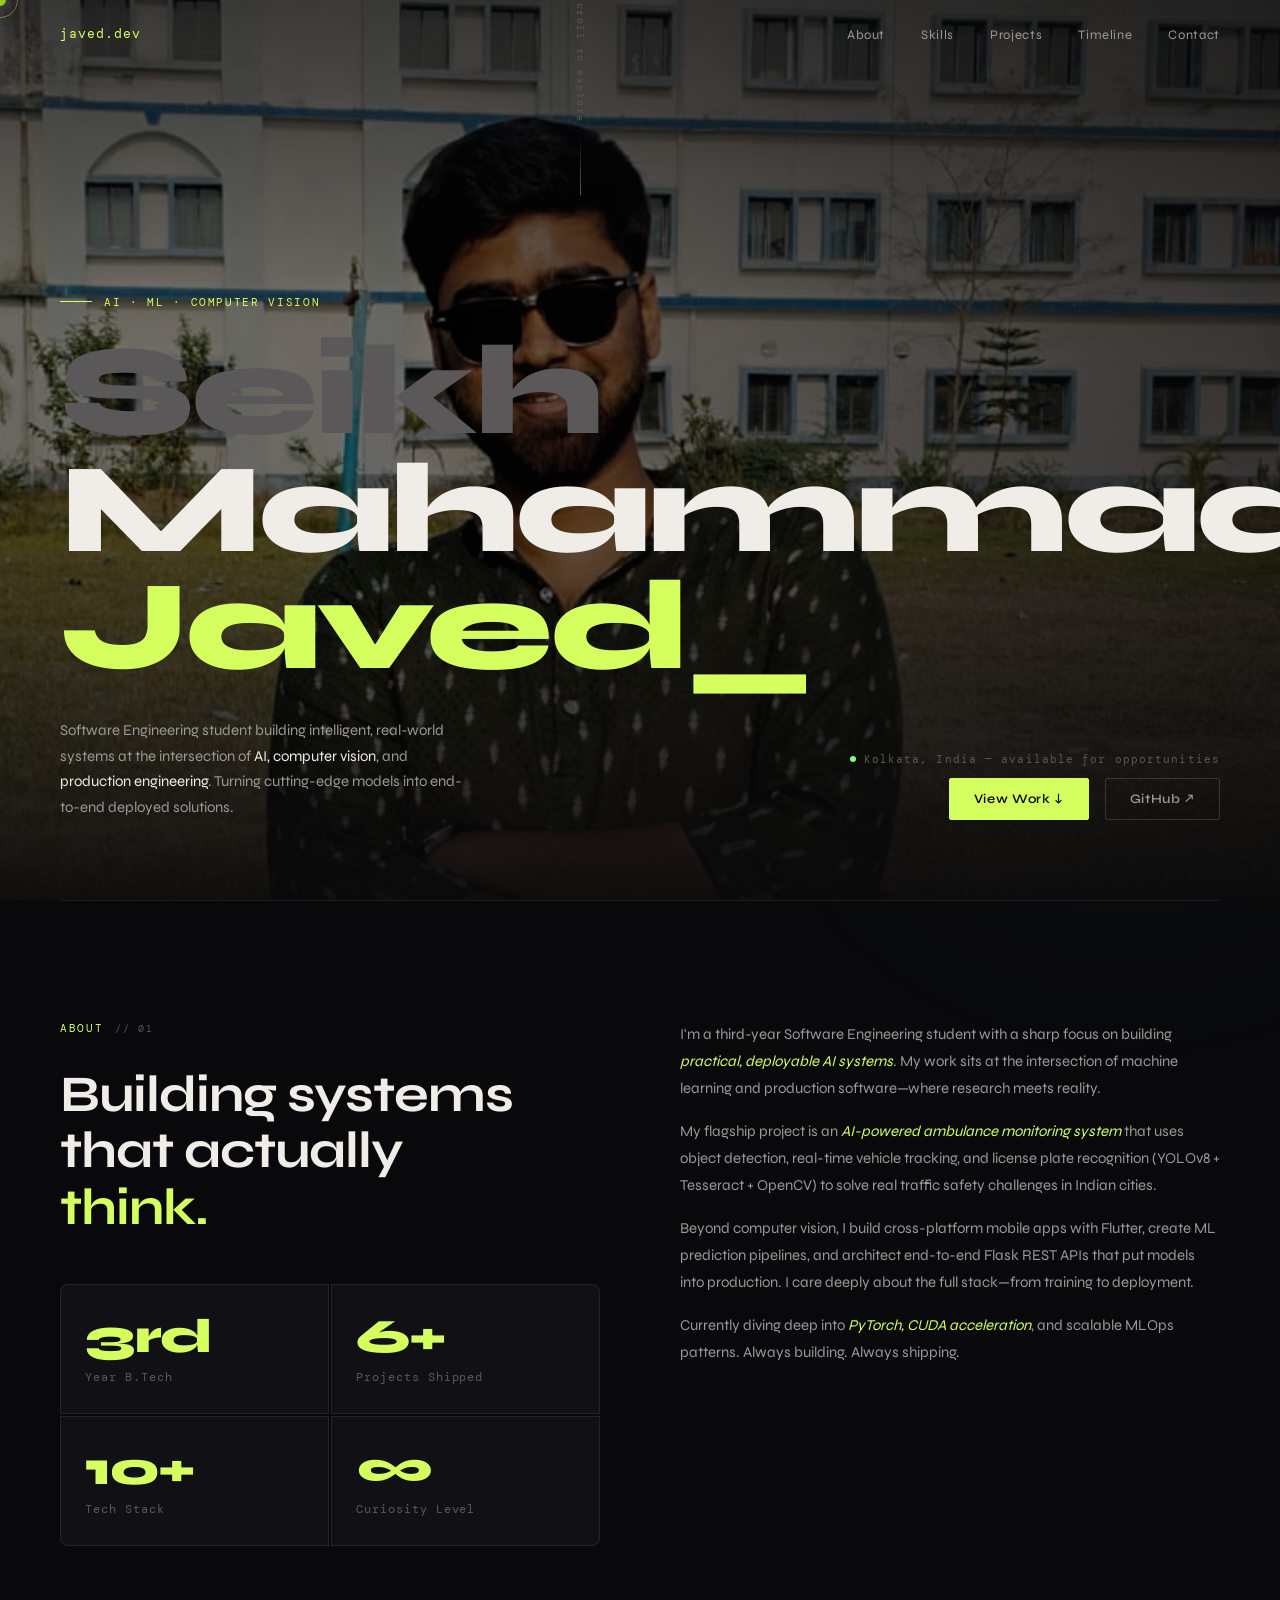
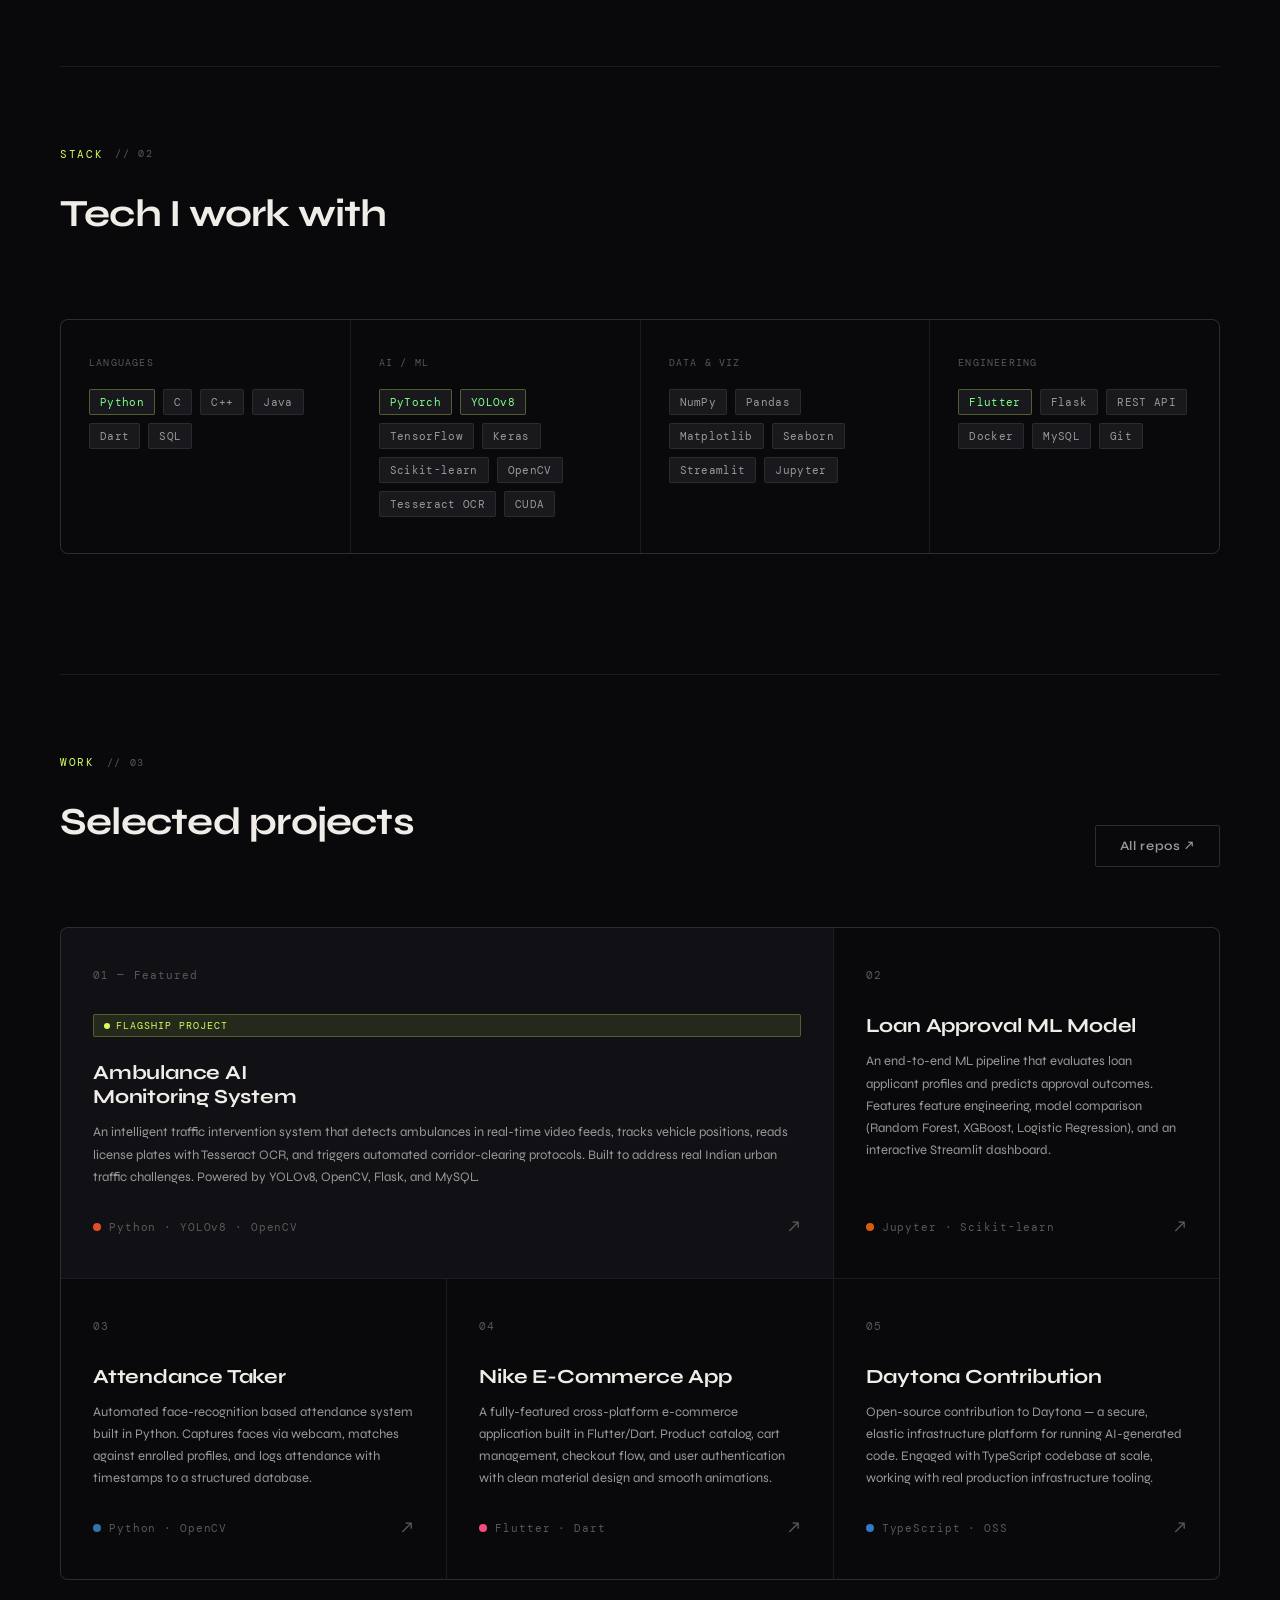
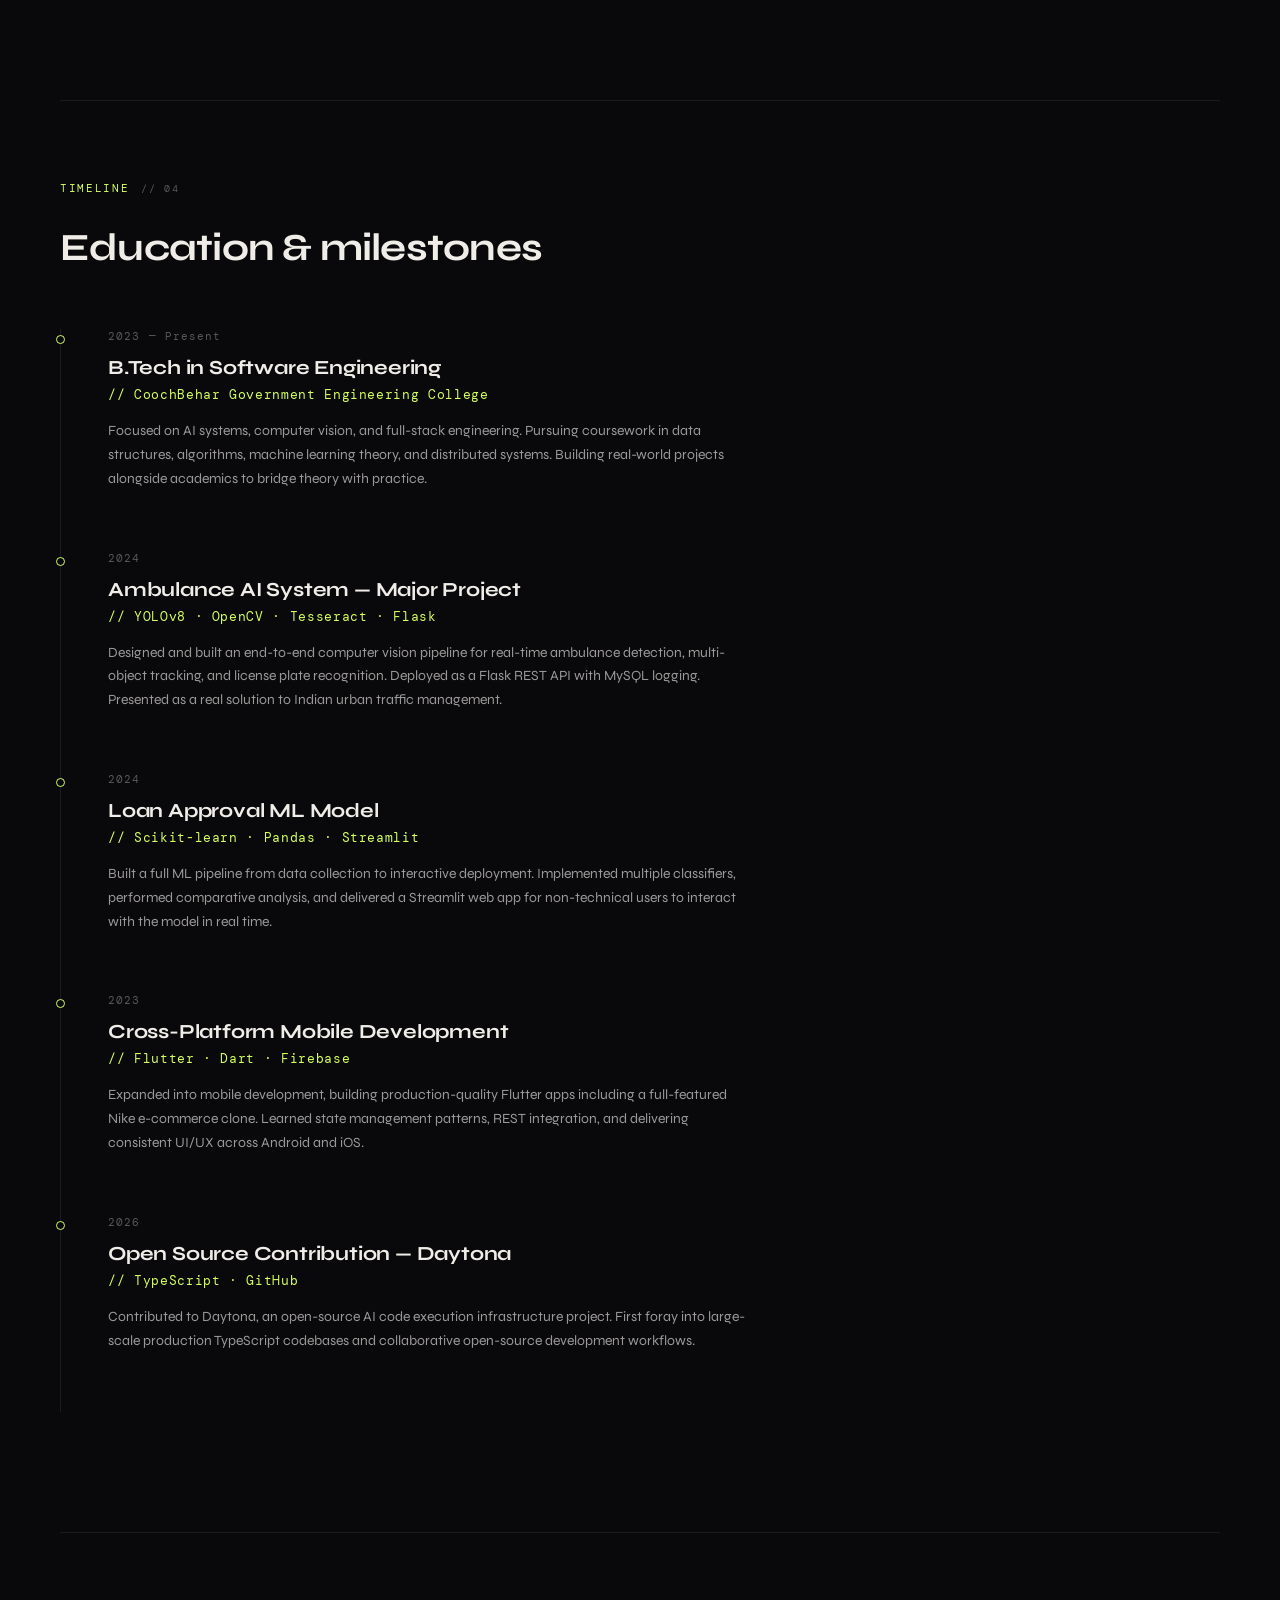
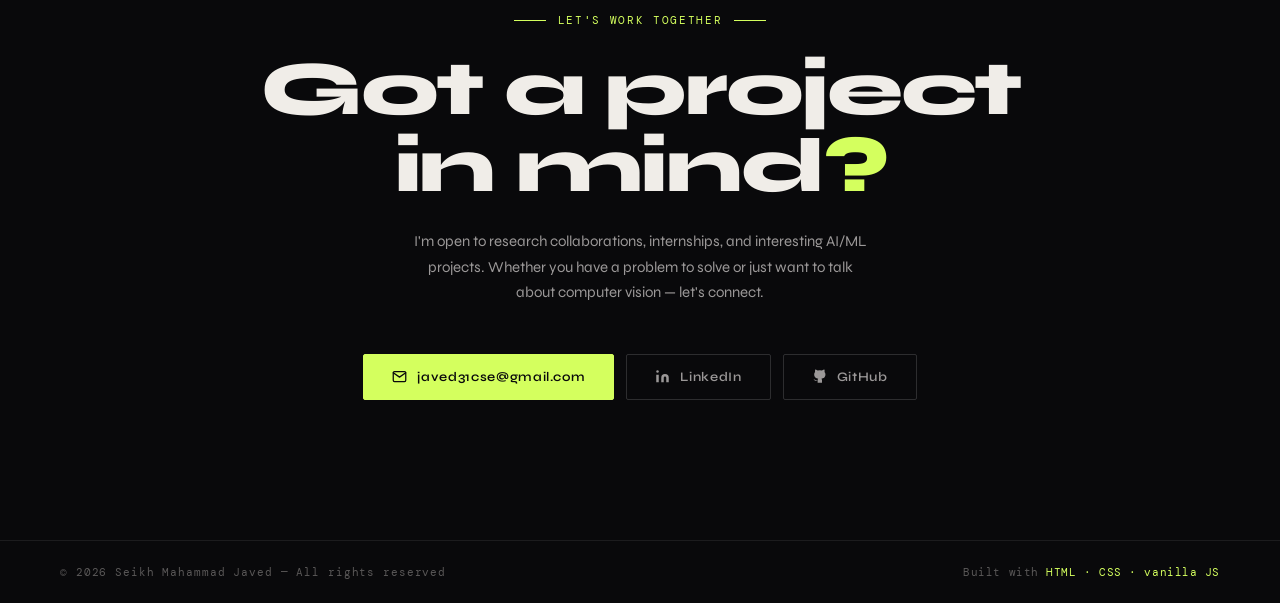
==== index.html @ 7424df7e "updated the file name" ====
<!DOCTYPE html>
<html lang="en">
<head>
<meta charset="UTF-8">
<meta name="viewport" content="width=device-width, initial-scale=1.0">
<title>Javed — AI/ML Engineer</title>
<link rel="preconnect" href="https://fonts.googleapis.com">
<link href="https://fonts.googleapis.com/css2?family=Syne:wght@400;500;600;700;800&family=DM+Mono:ital,wght@0,300;0,400;1,300&family=Instrument+Serif:ital@0;1&display=swap" rel="stylesheet">
<style>
  :root {
    --bg: #09090b;
    --bg2: #111115;
    --bg3: #18181d;
    --border: rgba(255,255,255,0.08);
    --border2: rgba(255,255,255,0.15);
    --text: #f0ede8;
    --text2: #9b9898;
    --text3: #5a5858;
    --accent: #d4ff5e;
    --accent2: #7fff8a;
    --accent3: #5ee0ff;
    --red: #ff5e5e;
    --orange: #ff8f3e;
  }

  *, *::before, *::after { box-sizing: border-box; margin: 0; padding: 0; }

  html { scroll-behavior: smooth; }

  body {
    background: var(--bg);
    color: var(--text);
    font-family: 'Syne', sans-serif;
    overflow-x: hidden;
    cursor: none;
  }

  /* Custom cursor */
  #cursor {
    width: 12px; height: 12px;
    background: var(--accent);
    border-radius: 50%;
    position: fixed; top: 0; left: 0;
    pointer-events: none; z-index: 9999;
    transform: translate(-50%, -50%);
    transition: transform 0.1s ease, background 0.2s;
    mix-blend-mode: difference;
  }
  #cursor-ring {
    width: 36px; height: 36px;
    border: 1px solid rgba(212,255,94,0.4);
    border-radius: 50%;
    position: fixed; top: 0; left: 0;
    pointer-events: none; z-index: 9998;
    transform: translate(-50%, -50%);
    transition: transform 0.18s ease, width 0.2s, height 0.2s;
  }

  /* Nav */
  nav {
    position: fixed; top: 0; left: 0; right: 0;
    z-index: 100;
    display: flex; align-items: center; justify-content: space-between;
    padding: 24px 60px;
    background: transparent;
    transition: background 0.3s;
  }
  nav.scrolled {
    background: rgba(9,9,11,0.85);
    backdrop-filter: blur(12px);
    border-bottom: 1px solid var(--border);
  }
  .nav-logo {
    font-family: 'DM Mono', monospace;
    font-size: 13px;
    color: var(--accent);
    letter-spacing: 0.08em;
    text-decoration: none;
  }
  .nav-links {
    display: flex; gap: 36px; list-style: none;
  }
  .nav-links a {
    font-size: 13px;
    color: var(--text2);
    text-decoration: none;
    letter-spacing: 0.05em;
    transition: color 0.2s;
    font-weight: 400;
  }
  .nav-links a:hover { color: var(--accent); }

  /* Noise overlay */
  body::before {
    content: '';
    position: fixed; inset: 0;
    background-image: url("data:image/svg+xml,%3Csvg viewBox='0 0 256 256' xmlns='http://www.w3.org/2000/svg'%3E%3Cfilter id='n'%3E%3CfeTurbulence type='fractalNoise' baseFrequency='0.9' numOctaves='4' stitchTiles='stitch'/%3E%3C/filter%3E%3Crect width='100%25' height='100%25' filter='url(%23n)' opacity='0.04'/%3E%3C/svg%3E");
    pointer-events: none; z-index: 0; opacity: 0.3;
  }

  /* Glow orbs */
  .orb {
    position: fixed; border-radius: 50%;
    filter: blur(120px); pointer-events: none; z-index: 0;
  }
  .orb1 { width: 600px; height: 600px; background: rgba(212,255,94,0.04); top: -200px; left: -200px; }
  .orb2 { width: 500px; height: 500px; background: rgba(94,224,255,0.03); bottom: 0; right: -100px; }

  /* Sections */
  section { position: relative; z-index: 1; }

  /* Hero */
  #hero {
    min-height: 100vh;
    display: flex; flex-direction: column; justify-content: flex-end;
    padding: 0 60px 80px;
  }
  .hero-tag {
    font-family: 'DM Mono', monospace;
    font-size: 11px;
    color: var(--accent);
    letter-spacing: 0.15em;
    text-transform: uppercase;
    margin-bottom: 24px;
    display: flex; align-items: center; gap: 12px;
  }
  .hero-tag::before {
    content: '';
    width: 32px; height: 1px;
    background: var(--accent);
    display: block;
  }
  h1.hero-name {
    font-size: clamp(72px, 10vw, 140px);
    font-weight: 800;
    line-height: 0.92;
    letter-spacing: -0.03em;
    color: var(--text);
    margin-bottom: 32px;
  }
  h1.hero-name span.accent { color: var(--accent); }
  h1.hero-name span.dim { color: var(--text3); }

  .hero-bottom {
    display: flex; align-items: flex-end; justify-content: space-between;
  }
  .hero-desc {
    max-width: 420px;
    font-size: 15px;
    line-height: 1.7;
    color: var(--text2);
    font-weight: 400;
  }
  .hero-meta {
    display: flex; flex-direction: column; align-items: flex-end; gap: 12px;
  }
  .location-badge {
    font-family: 'DM Mono', monospace;
    font-size: 11px;
    color: var(--text3);
    letter-spacing: 0.1em;
    display: flex; align-items: center; gap: 8px;
  }
  .location-badge::before {
    content: '';
    width: 6px; height: 6px;
    background: var(--accent2);
    border-radius: 50%;
    animation: pulse 2s infinite;
  }
  @keyframes pulse {
    0%, 100% { opacity: 1; transform: scale(1); }
    50% { opacity: 0.5; transform: scale(0.7); }
  }
  .cta-row {
    display: flex; gap: 16px; align-items: center;
  }
  .btn {
    display: inline-flex; align-items: center; gap: 8px;
    padding: 12px 24px;
    font-family: 'Syne', sans-serif;
    font-size: 13px; font-weight: 600;
    letter-spacing: 0.05em;
    text-decoration: none;
    border-radius: 2px;
    transition: all 0.2s;
  }
  .btn-primary {
    background: var(--accent);
    color: #09090b;
    border: 1px solid var(--accent);
  }
  .btn-primary:hover { background: transparent; color: var(--accent); }
  .btn-ghost {
    background: transparent;
    color: var(--text2);
    border: 1px solid var(--border2);
  }
  .btn-ghost:hover { border-color: var(--accent); color: var(--accent); }

  /* Scroll indicator */
  .scroll-hint {
    position: absolute; right: 60px; top: 50%;
    transform: translateY(-50%);
    writing-mode: vertical-rl;
    font-family: 'DM Mono', monospace;
    font-size: 10px;
    color: var(--text3);
    letter-spacing: 0.15em;
    display: flex; align-items: center; gap: 12px;
  }
  .scroll-hint::after {
    content: '';
    width: 1px; height: 60px;
    background: linear-gradient(to bottom, transparent, var(--text3));
    display: block;
  }

  /* Divider */
  .divider {
    width: 100%; height: 1px;
    background: var(--border);
    margin: 0 60px;
    width: calc(100% - 120px);
  }

  /* About */
  #about {
    padding: 120px 60px;
    display: grid;
    grid-template-columns: 1fr 1fr;
    gap: 80px;
    align-items: start;
  }
  .section-label {
    font-family: 'DM Mono', monospace;
    font-size: 11px;
    color: var(--accent);
    letter-spacing: 0.15em;
    text-transform: uppercase;
    margin-bottom: 32px;
    display: flex; align-items: center; gap: 12px;
  }
  .section-label span {
    color: var(--text3);
    font-size: 10px;
  }
  h2.section-title {
    font-size: clamp(36px, 4vw, 56px);
    font-weight: 700;
    line-height: 1.1;
    letter-spacing: -0.02em;
    margin-bottom: 24px;
  }
  .about-text {
    font-size: 15px;
    line-height: 1.8;
    color: var(--text2);
  }
  .about-text p + p { margin-top: 16px; }
  .highlight { color: var(--accent); font-style: italic; }

  .about-stats {
    display: grid; grid-template-columns: 1fr 1fr;
    gap: 2px;
    margin-top: 48px;
  }
  .stat-card {
    background: var(--bg2);
    border: 1px solid var(--border);
    padding: 28px 24px;
    transition: border-color 0.2s;
  }
  .stat-card:hover { border-color: var(--border2); }
  .stat-card:first-child { border-radius: 8px 0 0 0; }
  .stat-card:nth-child(2) { border-radius: 0 8px 0 0; }
  .stat-card:nth-child(3) { border-radius: 0 0 0 8px; }
  .stat-card:last-child { border-radius: 0 0 8px 0; }
  .stat-num {
    font-size: 48px;
    font-weight: 800;
    color: var(--accent);
    line-height: 1;
    letter-spacing: -0.03em;
  }
  .stat-label {
    font-size: 12px;
    color: var(--text3);
    margin-top: 8px;
    font-family: 'DM Mono', monospace;
    letter-spacing: 0.08em;
  }

  /* Skills */
  #skills { padding: 80px 60px 120px; }
  .skills-header {
    display: flex; align-items: flex-end; justify-content: space-between;
    margin-bottom: 60px;
  }
  .skills-grid {
    display: grid;
    grid-template-columns: repeat(4, 1fr);
    gap: 1px;
    background: var(--border);
    border: 1px solid var(--border);
    border-radius: 8px;
    overflow: hidden;
  }
  .skill-group {
    background: var(--bg);
    padding: 36px 28px;
    transition: background 0.2s;
  }
  .skill-group:hover { background: var(--bg2); }
  .skill-group-title {
    font-family: 'DM Mono', monospace;
    font-size: 10px;
    letter-spacing: 0.12em;
    color: var(--text3);
    text-transform: uppercase;
    margin-bottom: 20px;
  }
  .skill-tags {
    display: flex; flex-wrap: wrap; gap: 8px;
  }
  .tag {
    font-family: 'DM Mono', monospace;
    font-size: 11px;
    padding: 5px 10px;
    border-radius: 2px;
    background: var(--bg3);
    border: 1px solid var(--border);
    color: var(--text2);
    transition: all 0.2s;
    letter-spacing: 0.03em;
  }
  .tag:hover { border-color: var(--accent); color: var(--accent); background: rgba(212,255,94,0.05); }
  .tag.hot { border-color: rgba(212,255,94,0.3); color: var(--accent2); }

  /* Projects */
  #projects { padding: 80px 60px 120px; }
  .projects-header {
    display: flex; align-items: flex-end; justify-content: space-between;
    margin-bottom: 60px;
  }
  .projects-list {
    display: grid;
    grid-template-columns: repeat(3, 1fr);
    gap: 1px;
    background: var(--border);
    border: 1px solid var(--border);
    border-radius: 8px;
    overflow: hidden;
  }
  .project-card {
    background: var(--bg);
    padding: 40px 32px;
    display: flex; flex-direction: column;
    transition: background 0.2s;
    text-decoration: none;
    color: inherit;
    position: relative;
    overflow: hidden;
  }
  .project-card::before {
    content: '';
    position: absolute; top: 0; left: 0; right: 0;
    height: 2px;
    background: linear-gradient(to right, transparent, var(--accent), transparent);
    transform: scaleX(0);
    transition: transform 0.3s;
    transform-origin: left;
  }
  .project-card:hover::before { transform: scaleX(1); }
  .project-card:hover { background: var(--bg2); }
  .project-number {
    font-family: 'DM Mono', monospace;
    font-size: 11px;
    color: var(--text3);
    margin-bottom: 32px;
    letter-spacing: 0.1em;
  }
  .project-name {
    font-size: 20px;
    font-weight: 700;
    color: var(--text);
    margin-bottom: 12px;
    letter-spacing: -0.01em;
    line-height: 1.2;
  }
  .project-desc {
    font-size: 13px;
    color: var(--text2);
    line-height: 1.7;
    flex: 1;
    margin-bottom: 28px;
  }
  .project-footer {
    display: flex; align-items: center; justify-content: space-between;
  }
  .project-lang {
    font-family: 'DM Mono', monospace;
    font-size: 11px;
    color: var(--text3);
    letter-spacing: 0.08em;
    display: flex; align-items: center; gap: 8px;
  }
  .lang-dot {
    width: 8px; height: 8px;
    border-radius: 50%;
    background: var(--accent);
  }
  .lang-dot.html { background: #e44d26; }
  .lang-dot.python { background: #3572A5; }
  .lang-dot.jupyter { background: #DA5B0B; }
  .lang-dot.cpp { background: #f34b7d; }
  .arrow-link {
    font-size: 18px;
    color: var(--text3);
    transition: color 0.2s, transform 0.2s;
    display: inline-block;
  }
  .project-card:hover .arrow-link {
    color: var(--accent);
    transform: translate(4px, -4px);
  }

  /* Featured project */
  .project-featured {
    grid-column: span 2;
    background: var(--bg2);
  }
  .featured-badge {
    display: inline-flex; align-items: center; gap: 6px;
    background: rgba(212,255,94,0.1);
    border: 1px solid rgba(212,255,94,0.25);
    border-radius: 2px;
    padding: 4px 10px;
    font-family: 'DM Mono', monospace;
    font-size: 10px;
    color: var(--accent);
    letter-spacing: 0.1em;
    text-transform: uppercase;
    margin-bottom: 24px;
  }
  .featured-badge::before {
    content: '';
    width: 6px; height: 6px;
    border-radius: 50%;
    background: var(--accent);
  }

  /* Timeline / Experience */
  #experience { padding: 80px 60px 120px; }
  .timeline {
    margin-top: 60px;
    position: relative;
  }
  .timeline::before {
    content: '';
    position: absolute; left: 0; top: 0; bottom: 0;
    width: 1px;
    background: var(--border);
  }
  .timeline-item {
    padding: 0 0 60px 48px;
    position: relative;
  }
  .timeline-item::before {
    content: '';
    position: absolute; left: -4px; top: 6px;
    width: 9px; height: 9px;
    border-radius: 50%;
    border: 1px solid var(--accent);
    background: var(--bg);
  }
  .timeline-date {
    font-family: 'DM Mono', monospace;
    font-size: 11px;
    color: var(--text3);
    letter-spacing: 0.1em;
    margin-bottom: 12px;
  }
  .timeline-title {
    font-size: 20px;
    font-weight: 700;
    color: var(--text);
    margin-bottom: 6px;
    letter-spacing: -0.01em;
  }
  .timeline-org {
    font-size: 13px;
    color: var(--accent);
    margin-bottom: 16px;
    font-family: 'DM Mono', monospace;
    letter-spacing: 0.05em;
  }
  .timeline-desc {
    font-size: 14px;
    color: var(--text2);
    line-height: 1.7;
    max-width: 640px;
  }

  /* Contact */
  #contact { padding: 80px 60px 140px; }
  .contact-inner {
    max-width: 800px;
    margin: 0 auto;
    text-align: center;
  }
  .contact-eyebrow {
    font-family: 'DM Mono', monospace;
    font-size: 11px;
    color: var(--accent);
    letter-spacing: 0.15em;
    text-transform: uppercase;
    margin-bottom: 24px;
    display: flex; align-items: center; justify-content: center; gap: 12px;
  }
  .contact-eyebrow::before, .contact-eyebrow::after {
    content: '';
    width: 32px; height: 1px;
    background: var(--accent);
  }
  h2.contact-title {
    font-size: clamp(44px, 6vw, 80px);
    font-weight: 800;
    line-height: 1;
    letter-spacing: -0.03em;
    margin-bottom: 24px;
  }
  .contact-sub {
    font-size: 15px;
    color: var(--text2);
    line-height: 1.7;
    max-width: 460px;
    margin: 0 auto 48px;
  }
  .contact-links {
    display: flex; justify-content: center; gap: 12px; flex-wrap: wrap;
  }
  .contact-btn {
    display: inline-flex; align-items: center; gap: 10px;
    padding: 14px 28px;
    font-family: 'Syne', sans-serif;
    font-size: 13px; font-weight: 600;
    letter-spacing: 0.05em;
    text-decoration: none;
    border-radius: 2px;
    transition: all 0.2s;
    border: 1px solid var(--border2);
    color: var(--text2);
  }
  .contact-btn:hover { border-color: var(--accent); color: var(--accent); background: rgba(212,255,94,0.05); }
  .contact-btn.primary {
    background: var(--accent);
    color: #09090b;
    border-color: var(--accent);
  }
  .contact-btn.primary:hover { background: transparent; color: var(--accent); }

  /* Footer */
  footer {
    border-top: 1px solid var(--border);
    padding: 24px 60px;
    display: flex; align-items: center; justify-content: space-between;
  }
  .footer-copy {
    font-family: 'DM Mono', monospace;
    font-size: 11px;
    color: var(--text3);
    letter-spacing: 0.08em;
  }
  .footer-built {
    font-family: 'DM Mono', monospace;
    font-size: 11px;
    color: var(--text3);
    letter-spacing: 0.05em;
  }
  .footer-built span { color: var(--accent); }

  /* Animations */
  .fade-up {
    opacity: 0;
    transform: translateY(30px);
    transition: opacity 0.6s ease, transform 0.6s ease;
  }
  .fade-up.visible {
    opacity: 1;
    transform: translateY(0);
  }

  /* Typewriter cursor */
  .blink { animation: blink 1s step-end infinite; }
  @keyframes blink { 50% { opacity: 0; } }

  /* Responsive */
  @media (max-width: 900px) {
    nav { padding: 20px 24px; }
    .nav-links { display: none; }
    #hero { padding: 0 24px 60px; }
    .scroll-hint { display: none; }
    h1.hero-name { font-size: clamp(52px, 12vw, 80px); }
    .hero-bottom { flex-direction: column; align-items: flex-start; gap: 32px; }
    #about { padding: 80px 24px; grid-template-columns: 1fr; gap: 48px; }
    #skills { padding: 60px 24px 80px; }
    .skills-grid { grid-template-columns: 1fr 1fr; }
    #projects { padding: 60px 24px 80px; }
    .projects-list { grid-template-columns: 1fr; }
    .project-featured { grid-column: span 1; }
    #experience { padding: 60px 24px 80px; }
    #contact { padding: 60px 24px 100px; }
    footer { padding: 20px 24px; flex-direction: column; gap: 8px; text-align: center; }
  }

  


  /* Hero background photo */
  #hero { position: relative; overflow: hidden; }
  .hero-bg {
    position: absolute;
    inset: 0;
    z-index: 0;
  }
  .hero-bg img {
    width: 100%;
    height: 100%;
    object-fit: cover;
    object-position: center 20%;
    display: block;
    filter: grayscale(30%) brightness(0.55) contrast(1.05);
    transform: scale(1.04);
    transition: transform 8s ease;
  }
  #hero:hover .hero-bg img { transform: scale(1.0); }
  .hero-bg-overlay {
    position: absolute; inset: 0;
    background:
      linear-gradient(to bottom,
        rgba(9,9,11,0.55) 0%,
        rgba(9,9,11,0.1) 35%,
        rgba(9,9,11,0.15) 60%,
        rgba(9,9,11,0.92) 100%
      ),
      linear-gradient(to right,
        rgba(9,9,11,0) 30%,
        rgba(9,9,11,0.55) 100%
      );
  }
  /* Push all hero content above bg */
  #hero > *:not(.hero-bg) { position: relative; z-index: 2; }
  .scroll-hint { z-index: 3 !important; }

</style>
</head>
<body>




<div id="cursor"></div>
<div id="cursor-ring"></div>
<div class="orb orb1"></div>
<div class="orb orb2"></div>

<nav id="navbar">
  <a href="#" class="nav-logo">javed.dev</a>
  <ul class="nav-links">
    <li><a href="#about">About</a></li>
    <li><a href="#skills">Skills</a></li>
    <li><a href="#projects">Projects</a></li>
    <li><a href="#experience">Timeline</a></li>
    <li><a href="#contact">Contact</a></li>
  </ul>
</nav>

<!-- Hero -->
<section id="hero">
  <!-- Full-bleed background photo -->
  <div class="hero-bg">
    <img src="[data-uri]" alt="" aria-hidden="true" />
    <div class="hero-bg-overlay"></div>
  </div>

  <div class="scroll-hint">scroll to explore</div>

  <div class="hero-tag">AI · ML · Computer Vision</div>

  <h1 class="hero-name">
    <span class="dim">Seikh</span><br>
    Mahammad<br>
    <span class="accent">Javed</span><span class="blink" style="color:var(--accent)">_</span>
  </h1>

  <div class="hero-bottom">
    <p class="hero-desc">
      Software Engineering student building intelligent, real-world systems at the
      intersection of <span style="color:var(--text)">AI, computer vision</span>, and
      <span style="color:var(--text)">production engineering</span>.
      Turning cutting-edge models into end-to-end deployed solutions.
    </p>
    <div class="hero-meta">
      <div class="location-badge">Kolkata, India — available for opportunities</div>
      <div class="cta-row">
        <a href="#projects" class="btn btn-primary">View Work ↓</a>
        <a href="https://github.com/itsmejaved" target="_blank" class="btn btn-ghost">GitHub ↗</a>
      </div>
    </div>
  </div>
</section>

<div class="divider"></div>

<!-- About -->
<section id="about">
  <div>
    <div class="section-label">About <span>// 01</span></div>
    <h2 class="section-title">Building systems<br>that actually<br><span style="color:var(--accent)">think.</span></h2>

    <div class="about-stats">
      <div class="stat-card">
        <div class="stat-num">3rd</div>
        <div class="stat-label">Year B.Tech</div>
      </div>
      <div class="stat-card">
        <div class="stat-num">6+</div>
        <div class="stat-label">Projects Shipped</div>
      </div>
      <div class="stat-card">
        <div class="stat-num">10+</div>
        <div class="stat-label">Tech Stack</div>
      </div>
      <div class="stat-card">
        <div class="stat-num">∞</div>
        <div class="stat-label">Curiosity Level</div>
      </div>
    </div>
  </div>

  <div>
    <div class="about-text">
      <p>
        I'm a third-year Software Engineering student with a sharp focus on building
        <span class="highlight">practical, deployable AI systems</span>. My work sits at the
        intersection of machine learning and production software—where research meets reality.
      </p>
      <p>
        My flagship project is an <span class="highlight">AI-powered ambulance monitoring system</span>
        that uses object detection, real-time vehicle tracking, and license plate recognition (YOLOv8 + Tesseract + OpenCV)
        to solve real traffic safety challenges in Indian cities.
      </p>
      <p>
        Beyond computer vision, I build cross-platform mobile apps with Flutter, create
        ML prediction pipelines, and architect end-to-end Flask REST APIs that put models
        into production. I care deeply about the full stack—from training to deployment.
      </p>
      <p>
        Currently diving deep into <span class="highlight">PyTorch, CUDA acceleration</span>,
        and scalable MLOps patterns. Always building. Always shipping.
      </p>
    </div>
  </div>
</section>

<div class="divider"></div>

<!-- Skills -->
<section id="skills">
  <div class="skills-header">
    <div>
      <div class="section-label">Stack <span>// 02</span></div>
      <h2 class="section-title" style="font-size: clamp(32px, 3vw, 44px);">Tech I work with</h2>
    </div>
  </div>

  <div class="skills-grid">
    <div class="skill-group">
      <div class="skill-group-title">Languages</div>
      <div class="skill-tags">
        <span class="tag hot">Python</span>
        <span class="tag">C</span>
        <span class="tag">C++</span>
        <span class="tag">Java</span>
        <span class="tag">Dart</span>
        <span class="tag">SQL</span>
      </div>
    </div>
    <div class="skill-group">
      <div class="skill-group-title">AI / ML</div>
      <div class="skill-tags">
        <span class="tag hot">PyTorch</span>
        <span class="tag hot">YOLOv8</span>
        <span class="tag">TensorFlow</span>
        <span class="tag">Keras</span>
        <span class="tag">Scikit-learn</span>
        <span class="tag">OpenCV</span>
        <span class="tag">Tesseract OCR</span>
        <span class="tag">CUDA</span>
      </div>
    </div>
    <div class="skill-group">
      <div class="skill-group-title">Data &amp; Viz</div>
      <div class="skill-tags">
        <span class="tag">NumPy</span>
        <span class="tag">Pandas</span>
        <span class="tag">Matplotlib</span>
        <span class="tag">Seaborn</span>
        <span class="tag">Streamlit</span>
        <span class="tag">Jupyter</span>
      </div>
    </div>
    <div class="skill-group">
      <div class="skill-group-title">Engineering</div>
      <div class="skill-tags">
        <span class="tag hot">Flutter</span>
        <span class="tag">Flask</span>
        <span class="tag">REST API</span>
        <span class="tag">Docker</span>
        <span class="tag">MySQL</span>
        <span class="tag">Git</span>
        <span class="tag">GitHub</span>
      </div>
    </div>
  </div>
</section>

<div class="divider"></div>

<!-- Projects -->
<section id="projects">
  <div class="projects-header">
    <div>
      <div class="section-label">Work <span>// 03</span></div>
      <h2 class="section-title" style="font-size: clamp(32px, 3vw, 44px);">Selected projects</h2>
    </div>
    <a href="https://github.com/itsmejaved" target="_blank" class="btn btn-ghost" style="flex-shrink:0">All repos ↗</a>
  </div>

  <div class="projects-list">

    <!-- Featured -->
    <a href="https://github.com/itsmejaved/ambulance-blockage" target="_blank" class="project-card project-featured">
      <div class="project-number">01 — Featured</div>
      <div class="featured-badge">Flagship Project</div>
      <div class="project-name">Ambulance AI<br>Monitoring System</div>
      <div class="project-desc">
        An intelligent traffic intervention system that detects ambulances in real-time video feeds,
        tracks vehicle positions, reads license plates with Tesseract OCR, and triggers automated
        corridor-clearing protocols. Built to address real Indian urban traffic challenges.
        Powered by YOLOv8, OpenCV, Flask, and MySQL.
      </div>
      <div class="project-footer">
        <span class="project-lang"><span class="lang-dot html"></span>Python · YOLOv8 · OpenCV</span>
        <span class="arrow-link">↗</span>
      </div>
    </a>

    <!-- Loan ML -->
    <a href="https://github.com/itsmejaved/Loan-Approval-ML-Model" target="_blank" class="project-card">
      <div class="project-number">02</div>
      <div class="project-name">Loan Approval ML Model</div>
      <div class="project-desc">
        An end-to-end ML pipeline that evaluates loan applicant profiles and predicts approval outcomes.
        Features feature engineering, model comparison (Random Forest, XGBoost, Logistic Regression),
        and an interactive Streamlit dashboard.
      </div>
      <div class="project-footer">
        <span class="project-lang"><span class="lang-dot jupyter"></span>Jupyter · Scikit-learn</span>
        <span class="arrow-link">↗</span>
      </div>
    </a>

    <!-- Attendance -->
    <a href="https://github.com/itsmejaved/Attendance_taker" target="_blank" class="project-card">
      <div class="project-number">03</div>
      <div class="project-name">Attendance Taker</div>
      <div class="project-desc">
        Automated face-recognition based attendance system built in Python.
        Captures faces via webcam, matches against enrolled profiles, and logs attendance
        with timestamps to a structured database.
      </div>
      <div class="project-footer">
        <span class="project-lang"><span class="lang-dot python"></span>Python · OpenCV</span>
        <span class="arrow-link">↗</span>
      </div>
    </a>

    <!-- Nike App -->
    <a href="https://github.com/itsmejaved/JAVED-X-Nike-ECOMMERCE-APP" target="_blank" class="project-card">
      <div class="project-number">04</div>
      <div class="project-name">Nike E-Commerce App</div>
      <div class="project-desc">
        A fully-featured cross-platform e-commerce application built in Flutter/Dart.
        Product catalog, cart management, checkout flow, and user authentication
        with clean material design and smooth animations.
      </div>
      <div class="project-footer">
        <span class="project-lang"><span class="lang-dot cpp"></span>Flutter · Dart</span>
        <span class="arrow-link">↗</span>
      </div>
    </a>

    <!-- Daytona -->
    <a href="https://github.com/itsmejaved/daytona_javed" target="_blank" class="project-card">
      <div class="project-number">05</div>
      <div class="project-name">Daytona Contribution</div>
      <div class="project-desc">
        Open-source contribution to Daytona — a secure, elastic infrastructure platform
        for running AI-generated code. Engaged with TypeScript codebase at scale,
        working with real production infrastructure tooling.
      </div>
      <div class="project-footer">
        <span class="project-lang"><span class="lang-dot" style="background:#3178c6"></span>TypeScript · OSS</span>
        <span class="arrow-link">↗</span>
      </div>
    </a>

  </div>
</section>

<div class="divider"></div>

<!-- Experience / Timeline -->
<section id="experience">
  <div class="section-label">Timeline <span>// 04</span></div>
  <h2 class="section-title" style="font-size: clamp(32px, 3vw, 44px); margin-bottom: 0;">Education &amp; milestones</h2>

  <div class="timeline">
    <div class="timeline-item fade-up">
      <div class="timeline-date">2023 — Present</div>
      <div class="timeline-title">B.Tech in Software Engineering</div>
      <div class="timeline-org">// CoochBehar Government Engineering College</div>
      <div class="timeline-desc">
        Focused on AI systems, computer vision, and full-stack engineering. Pursuing coursework in
        data structures, algorithms, machine learning theory, and distributed systems. Building
        real-world projects alongside academics to bridge theory with practice.
      </div>
    </div>

    <div class="timeline-item fade-up">
      <div class="timeline-date">2024</div>
      <div class="timeline-title">Ambulance AI System — Major Project</div>
      <div class="timeline-org">// YOLOv8 · OpenCV · Tesseract · Flask</div>
      <div class="timeline-desc">
        Designed and built an end-to-end computer vision pipeline for real-time ambulance detection,
        multi-object tracking, and license plate recognition. Deployed as a Flask REST API with
        MySQL logging. Presented as a real solution to Indian urban traffic management.
      </div>
    </div>

    <div class="timeline-item fade-up">
      <div class="timeline-date">2024</div>
      <div class="timeline-title">Loan Approval ML Model</div>
      <div class="timeline-org">// Scikit-learn · Pandas · Streamlit</div>
      <div class="timeline-desc">
        Built a full ML pipeline from data collection to interactive deployment. Implemented
        multiple classifiers, performed comparative analysis, and delivered a Streamlit web app
        for non-technical users to interact with the model in real time.
      </div>
    </div>

    <div class="timeline-item fade-up">
      <div class="timeline-date">2023</div>
      <div class="timeline-title">Cross-Platform Mobile Development</div>
      <div class="timeline-org">// Flutter · Dart · Firebase</div>
      <div class="timeline-desc">
        Expanded into mobile development, building production-quality Flutter apps including
        a full-featured Nike e-commerce clone. Learned state management patterns, REST integration,
        and delivering consistent UI/UX across Android and iOS.
      </div>
    </div>

    <div class="timeline-item fade-up">
      <div class="timeline-date">2026</div>
      <div class="timeline-title">Open Source Contribution — Daytona</div>
      <div class="timeline-org">// TypeScript · GitHub</div>
      <div class="timeline-desc">
        Contributed to Daytona, an open-source AI code execution infrastructure project.
        First foray into large-scale production TypeScript codebases and collaborative
        open-source development workflows.
      </div>
    </div>
  </div>
</section>

<div class="divider"></div>

<!-- Contact -->
<section id="contact">
  <div class="contact-inner">
    <div class="contact-eyebrow">Let's work together</div>
    <h2 class="contact-title">
      Got a project<br>in mind<span style="color:var(--accent)">?</span>
    </h2>
    <p class="contact-sub">
      I'm open to research collaborations, internships, and interesting AI/ML projects.
      Whether you have a problem to solve or just want to talk about computer vision — let's connect.
    </p>
    <div class="contact-links">
      <a href="mailto:javed31cse@gmail.com" class="contact-btn primary">
        <svg width="15" height="15" viewBox="0 0 24 24" fill="none" stroke="currentColor" stroke-width="2" stroke-linecap="round" stroke-linejoin="round"><path d="M4 4h16c1.1 0 2 .9 2 2v12c0 1.1-.9 2-2 2H4c-1.1 0-2-.9-2-2V6c0-1.1.9-2 2-2z"/><polyline points="22,6 12,13 2,6"/></svg>
        javed31cse@gmail.com
      </a>
      <a href="https://linkedin.com/in/seikh-mahammad-javed-ba29b4215" target="_blank" class="contact-btn">
        <svg width="15" height="15" viewBox="0 0 24 24" fill="currentColor"><path d="M16 8a6 6 0 016 6v7h-4v-7a2 2 0 00-2-2 2 2 0 00-2 2v7h-4v-7a6 6 0 016-6zM2 9h4v12H2z"/><circle cx="4" cy="4" r="2"/></svg>
        LinkedIn
      </a>
      <a href="https://github.com/itsmejaved" target="_blank" class="contact-btn">
        <svg width="15" height="15" viewBox="0 0 24 24" fill="currentColor"><path d="M9 19c-5 1.5-5-2.5-7-3m14 6v-3.87a3.37 3.37 0 00-.94-2.61c3.14-.35 6.44-1.54 6.44-7A5.44 5.44 0 0020 4.77 5.07 5.07 0 0019.91 1S18.73.65 16 2.48a13.38 13.38 0 00-7 0C6.27.65 5.09 1 5.09 1A5.07 5.07 0 005 4.77a5.44 5.44 0 00-1.5 3.78c0 5.42 3.3 6.61 6.44 7A3.37 3.37 0 009 18.13V22"/></svg>
        GitHub
      </a>
    </div>
  </div>
</section>

<footer>
  <div class="footer-copy">© 2026 Seikh Mahammad Javed — All rights reserved</div>
  <div class="footer-built">Built with <span>HTML · CSS · vanilla JS</span></div>
</footer>

<script>
  // Custom cursor
  const cursor = document.getElementById('cursor');
  const ring = document.getElementById('cursor-ring');
  let mx = 0, my = 0, rx = 0, ry = 0;
  document.addEventListener('mousemove', e => { mx = e.clientX; my = e.clientY; });
  function animCursor() {
    cursor.style.left = mx + 'px';
    cursor.style.top = my + 'px';
    rx += (mx - rx) * 0.12;
    ry += (my - ry) * 0.12;
    ring.style.left = rx + 'px';
    ring.style.top = ry + 'px';
    requestAnimationFrame(animCursor);
  }
  animCursor();
  document.querySelectorAll('a, button').forEach(el => {
    el.addEventListener('mouseenter', () => { ring.style.width = '56px'; ring.style.height = '56px'; });
    el.addEventListener('mouseleave', () => { ring.style.width = '36px'; ring.style.height = '36px'; });
  });

  // Navbar scroll
  const navbar = document.getElementById('navbar');
  window.addEventListener('scroll', () => {
    navbar.classList.toggle('scrolled', window.scrollY > 60);
  });

  // Fade-up on scroll
  const observer = new IntersectionObserver(entries => {
    entries.forEach(e => { if (e.isIntersecting) { e.target.classList.add('visible'); } });
  }, { threshold: 0.15 });
  document.querySelectorAll('.fade-up').forEach(el => observer.observe(el));

  // Stagger animate skills on first view
  const skillsObserver = new IntersectionObserver(entries => {
    entries.forEach(entry => {
      if (entry.isIntersecting) {
        entry.target.querySelectorAll('.tag').forEach((tag, i) => {
          tag.style.opacity = '0';
          tag.style.transform = 'translateY(10px)';
          setTimeout(() => {
            tag.style.transition = 'opacity 0.4s ease, transform 0.4s ease';
            tag.style.opacity = '1';
            tag.style.transform = 'translateY(0)';
          }, i * 40);
        });
        skillsObserver.unobserve(entry.target);
      }
    });
  }, { threshold: 0.2 });
  document.querySelectorAll('.skills-grid').forEach(el => skillsObserver.observe(el));

  // Project cards stagger
  const projObserver = new IntersectionObserver(entries => {
    entries.forEach(entry => {
      if (entry.isIntersecting) {
        entry.target.querySelectorAll('.project-card').forEach((card, i) => {
          card.style.opacity = '0';
          card.style.transform = 'translateY(20px)';
          setTimeout(() => {
            card.style.transition = 'opacity 0.5s ease, transform 0.5s ease';
            card.style.opacity = '1';
            card.style.transform = 'translateY(0)';
          }, i * 80);
        });
        projObserver.unobserve(entry.target);
      }
    });
  }, { threshold: 0.1 });
  document.querySelectorAll('.projects-list').forEach(el => projObserver.observe(el));

  

</script>

</body>
</html>
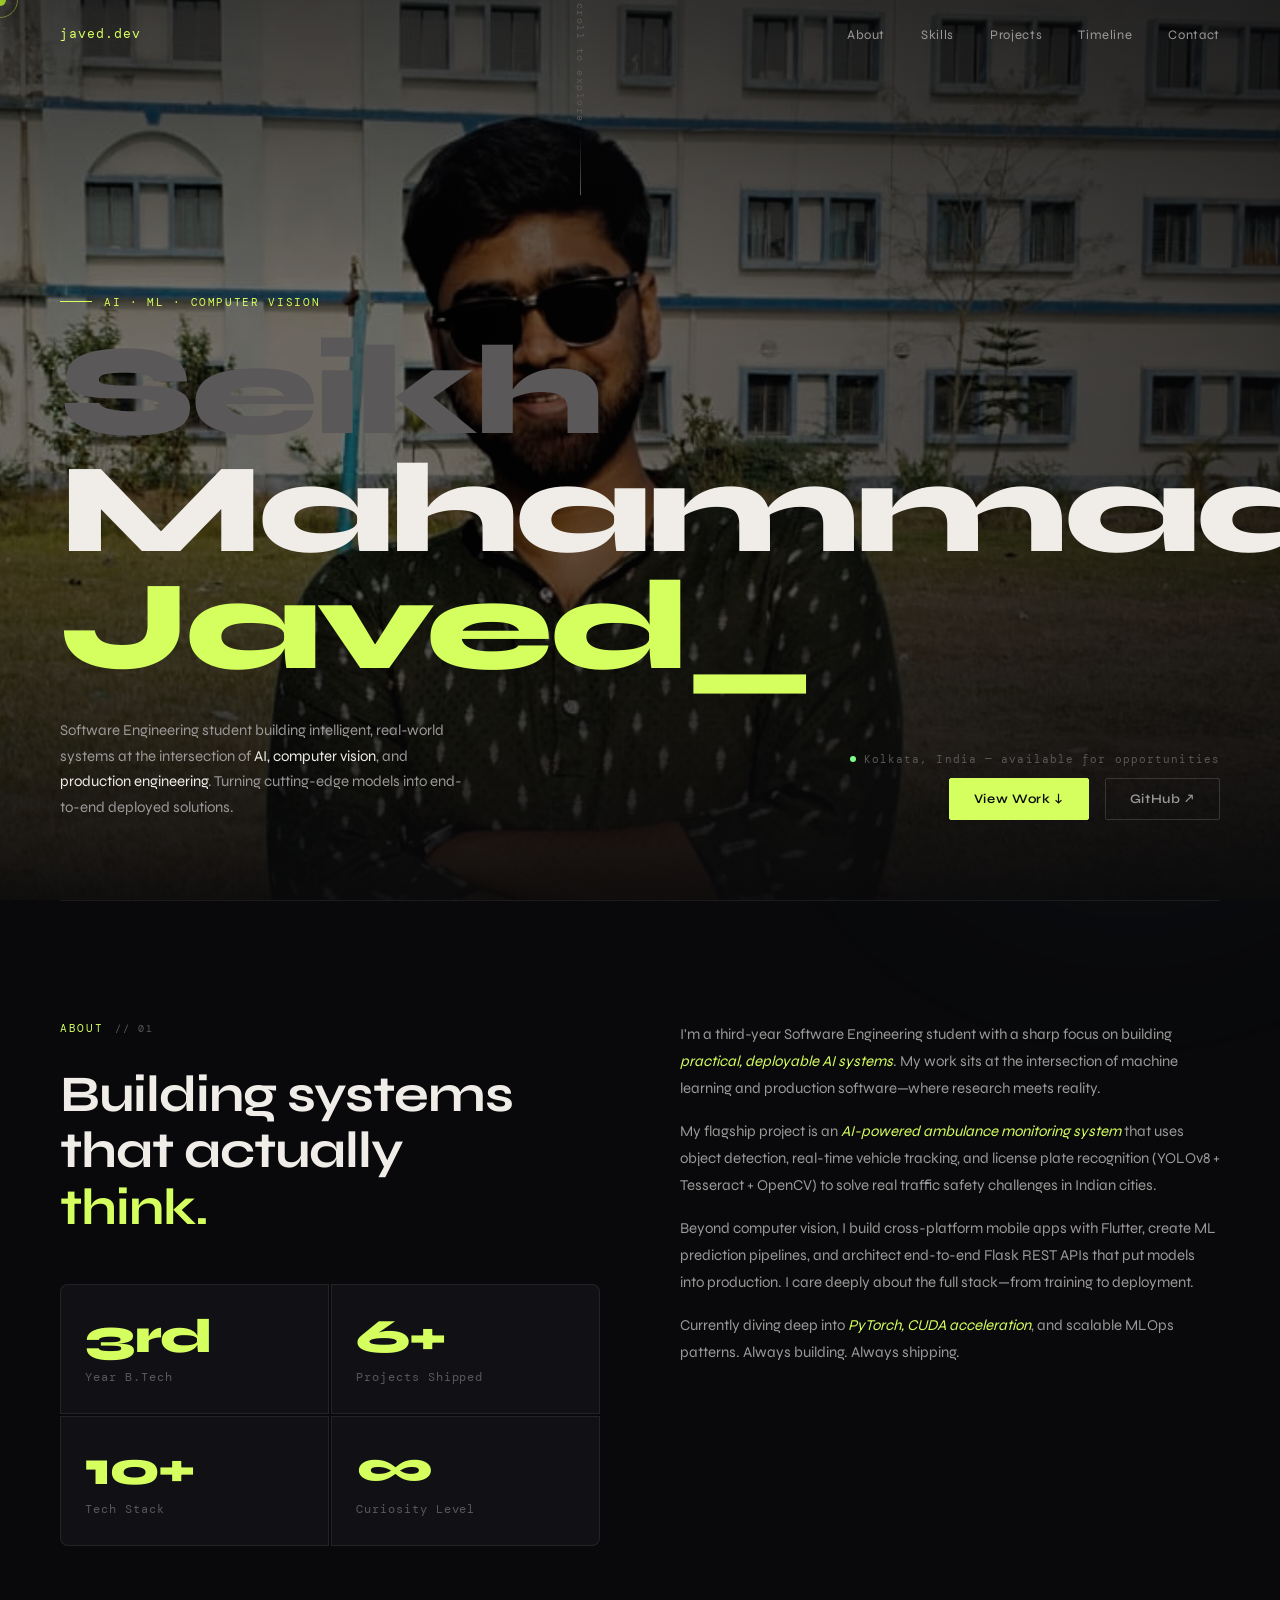
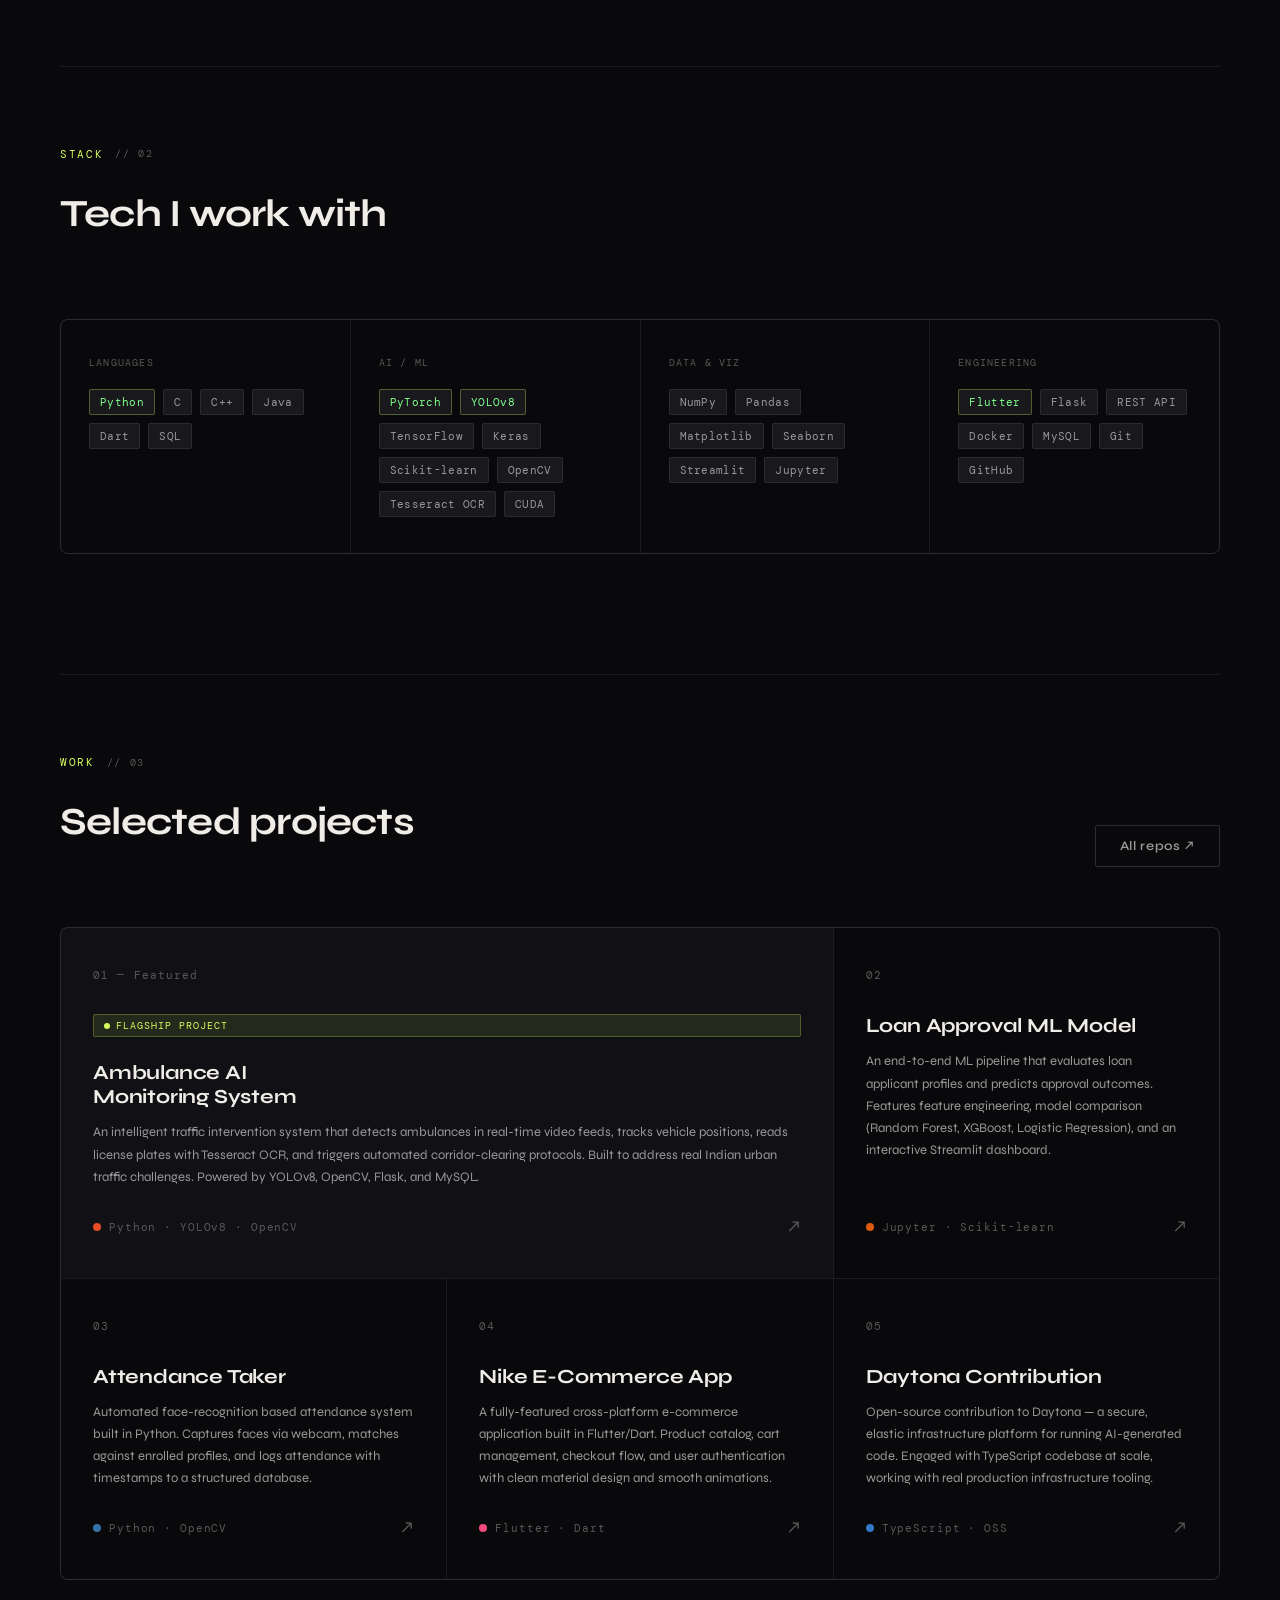
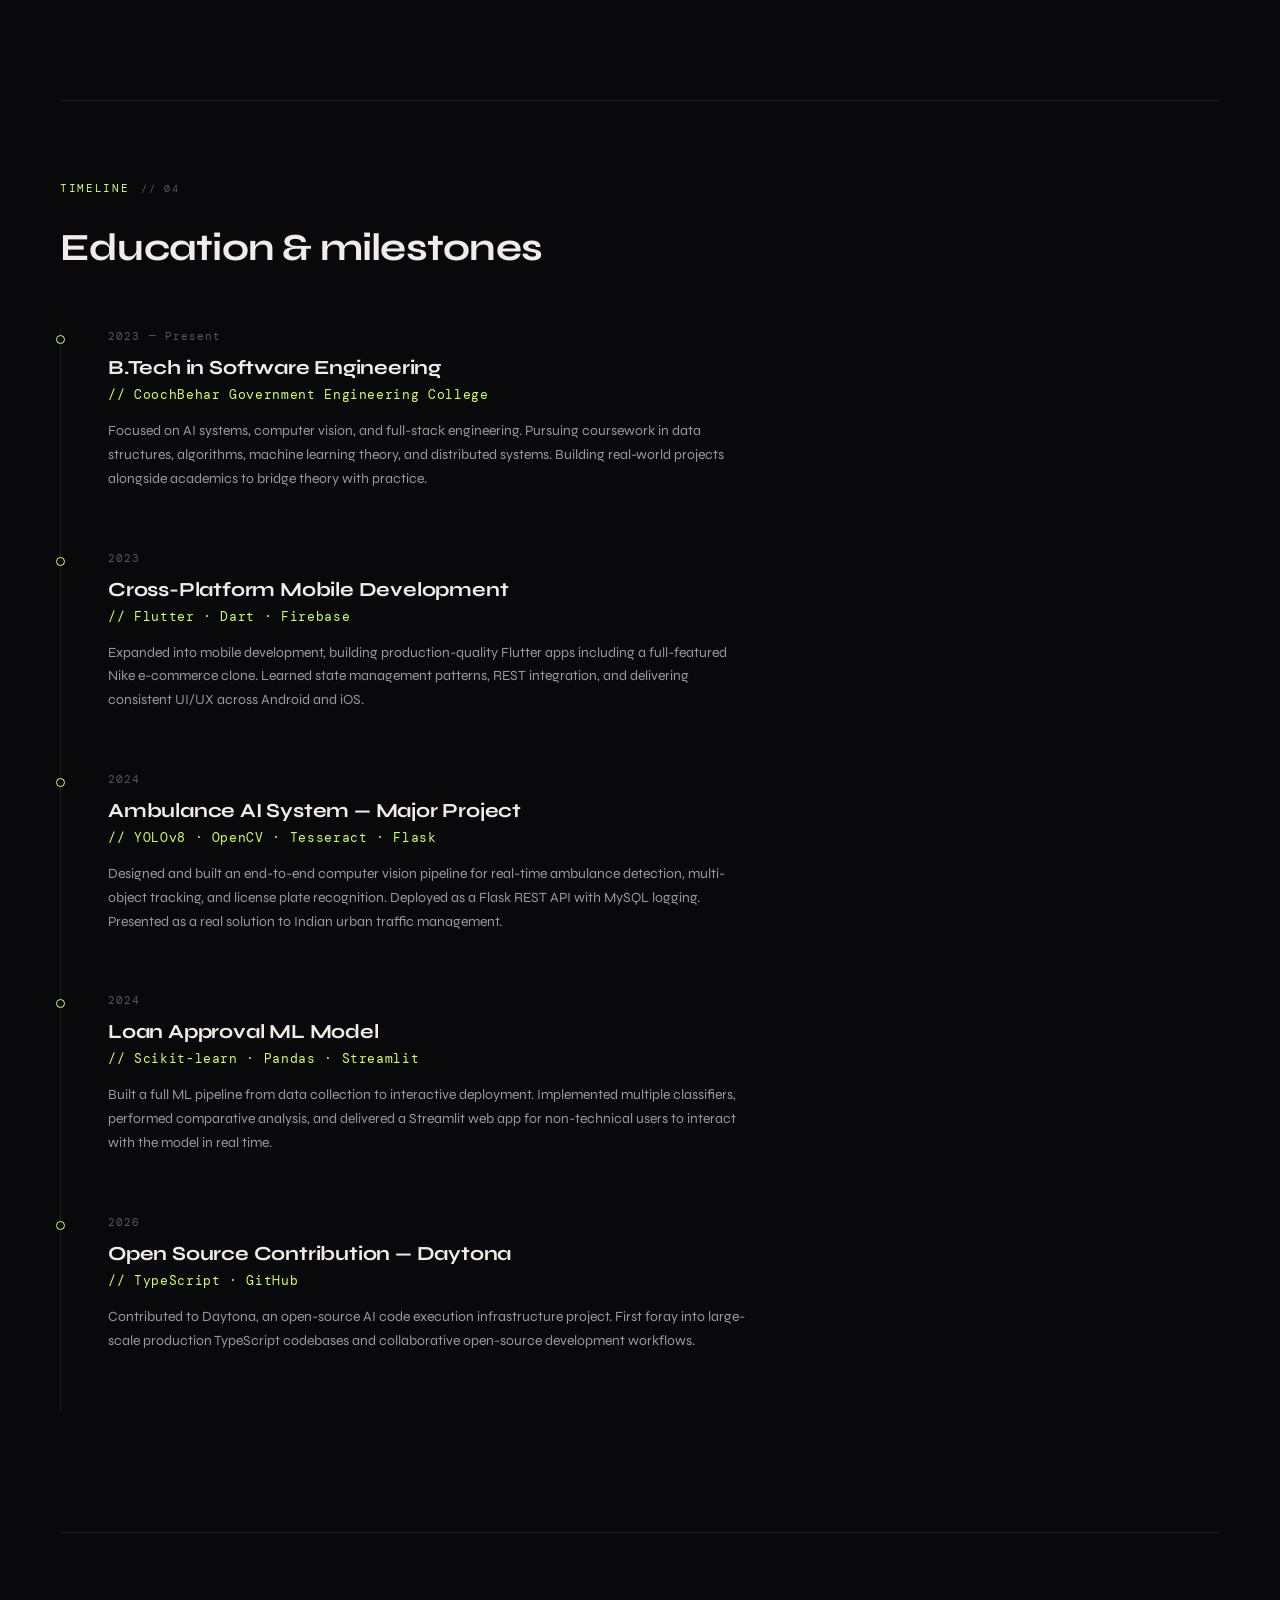
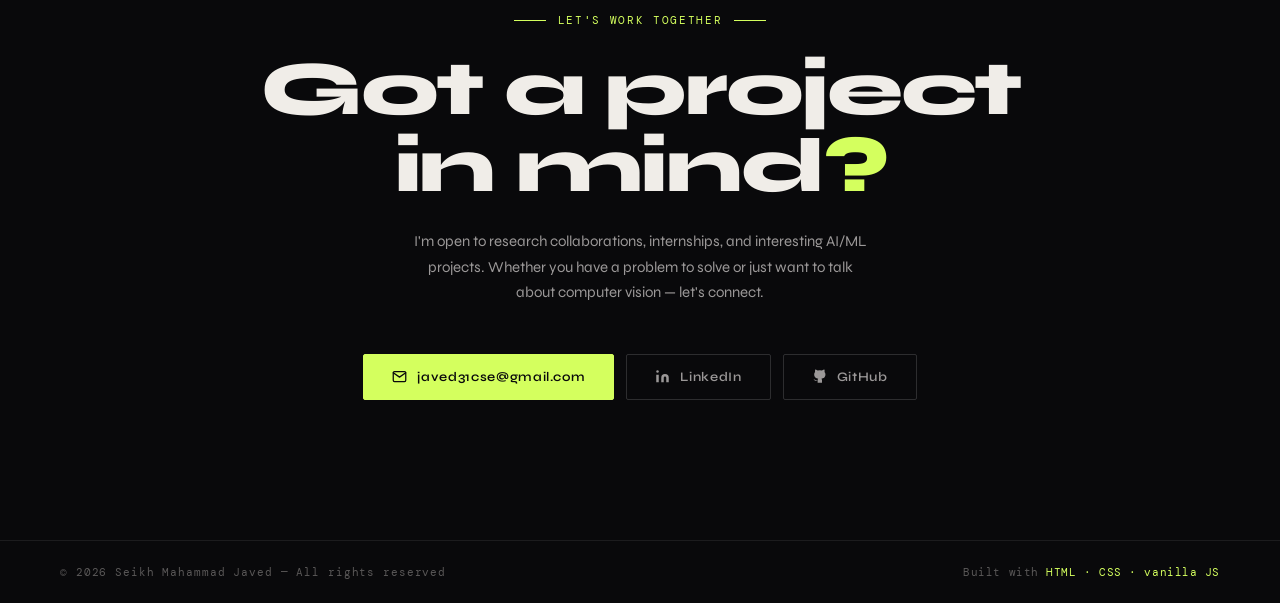
==== commit c7a27eb1: "updated some details" ====
--- a/index.html
+++ b/index.html
@@ -938,7 +938,16 @@
         real-world projects alongside academics to bridge theory with practice.
       </div>
     </div>
-
+    <div class="timeline-item fade-up">
+      <div class="timeline-date">2023</div>
+      <div class="timeline-title">Cross-Platform Mobile Development</div>
+      <div class="timeline-org">// Flutter · Dart · Firebase</div>
+      <div class="timeline-desc">
+        Expanded into mobile development, building production-quality Flutter apps including
+        a full-featured Nike e-commerce clone. Learned state management patterns, REST integration,
+        and delivering consistent UI/UX across Android and iOS.
+      </div>
+    </div>
     <div class="timeline-item fade-up">
       <div class="timeline-date">2024</div>
       <div class="timeline-title">Ambulance AI System — Major Project</div>
@@ -961,16 +970,6 @@
       </div>
     </div>
 
-    <div class="timeline-item fade-up">
-      <div class="timeline-date">2023</div>
-      <div class="timeline-title">Cross-Platform Mobile Development</div>
-      <div class="timeline-org">// Flutter · Dart · Firebase</div>
-      <div class="timeline-desc">
-        Expanded into mobile development, building production-quality Flutter apps including
-        a full-featured Nike e-commerce clone. Learned state management patterns, REST integration,
-        and delivering consistent UI/UX across Android and iOS.
-      </div>
-    </div>
 
     <div class="timeline-item fade-up">
       <div class="timeline-date">2026</div>
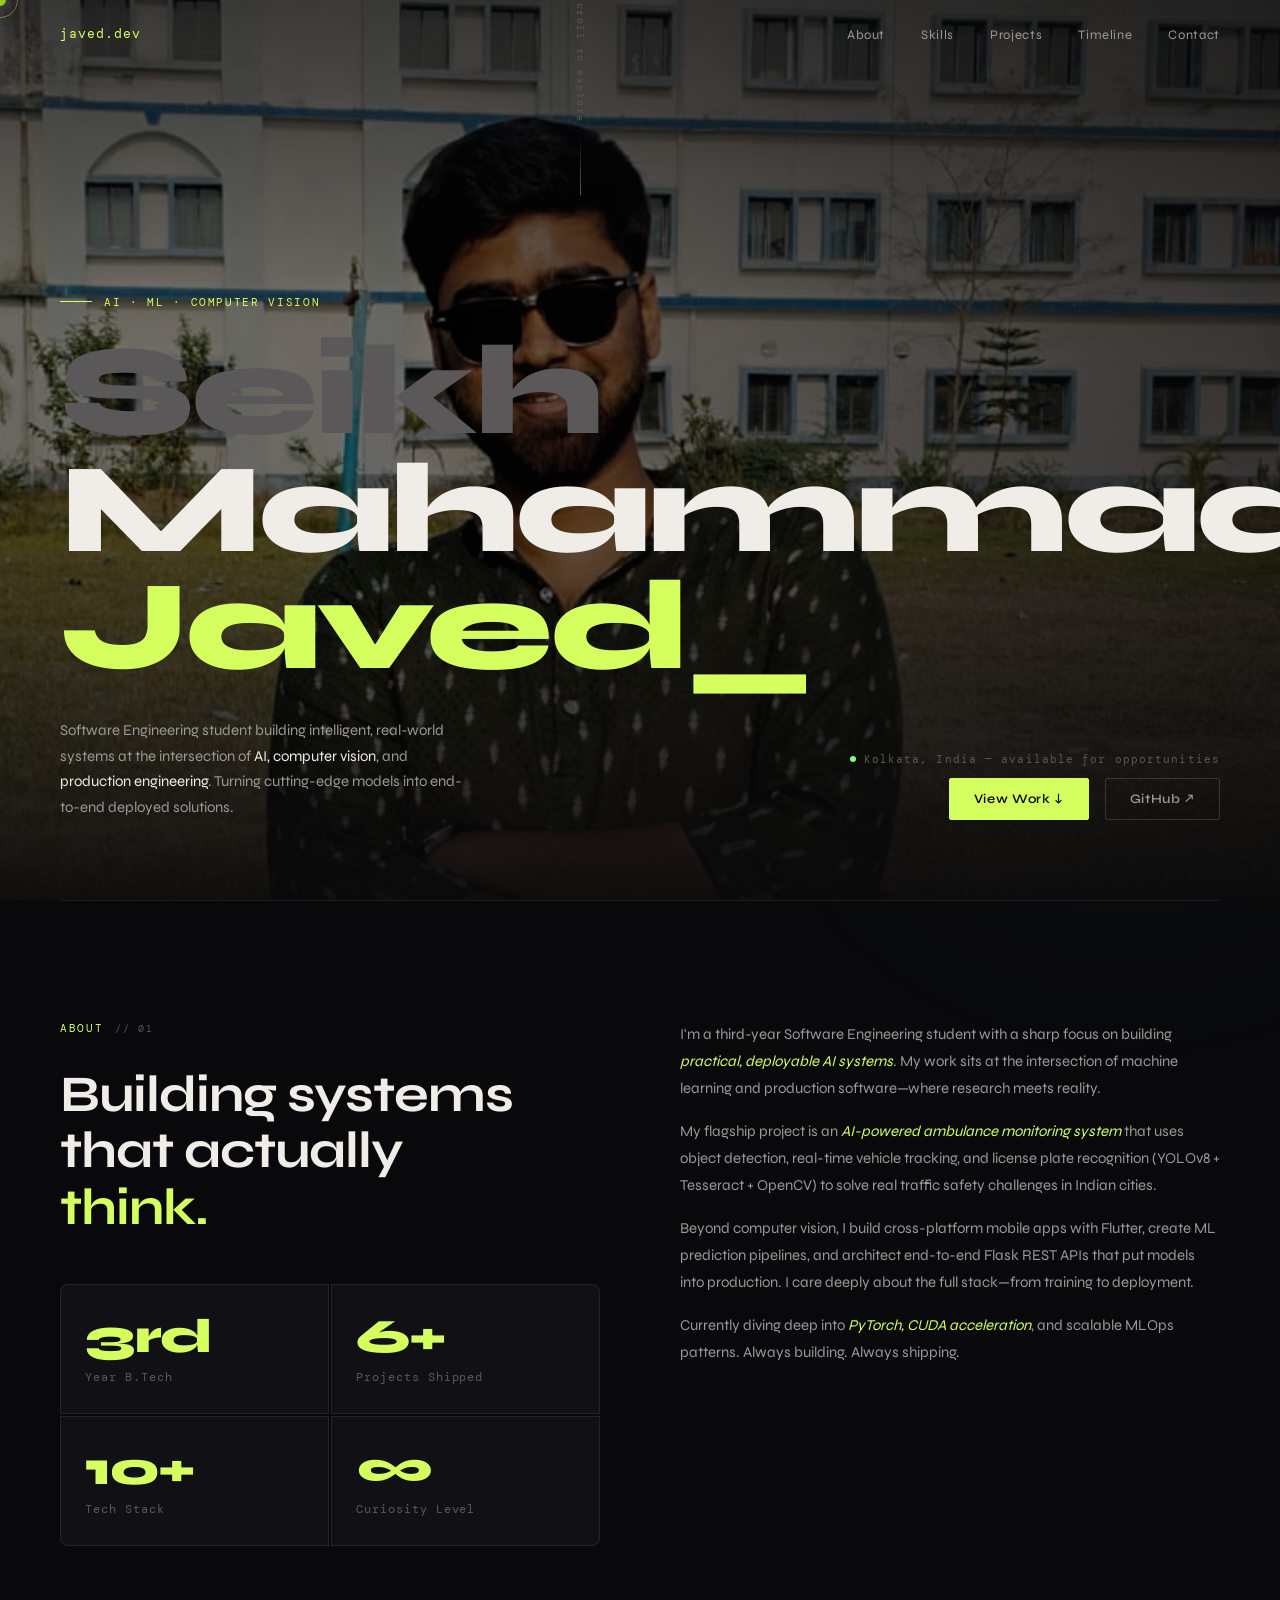
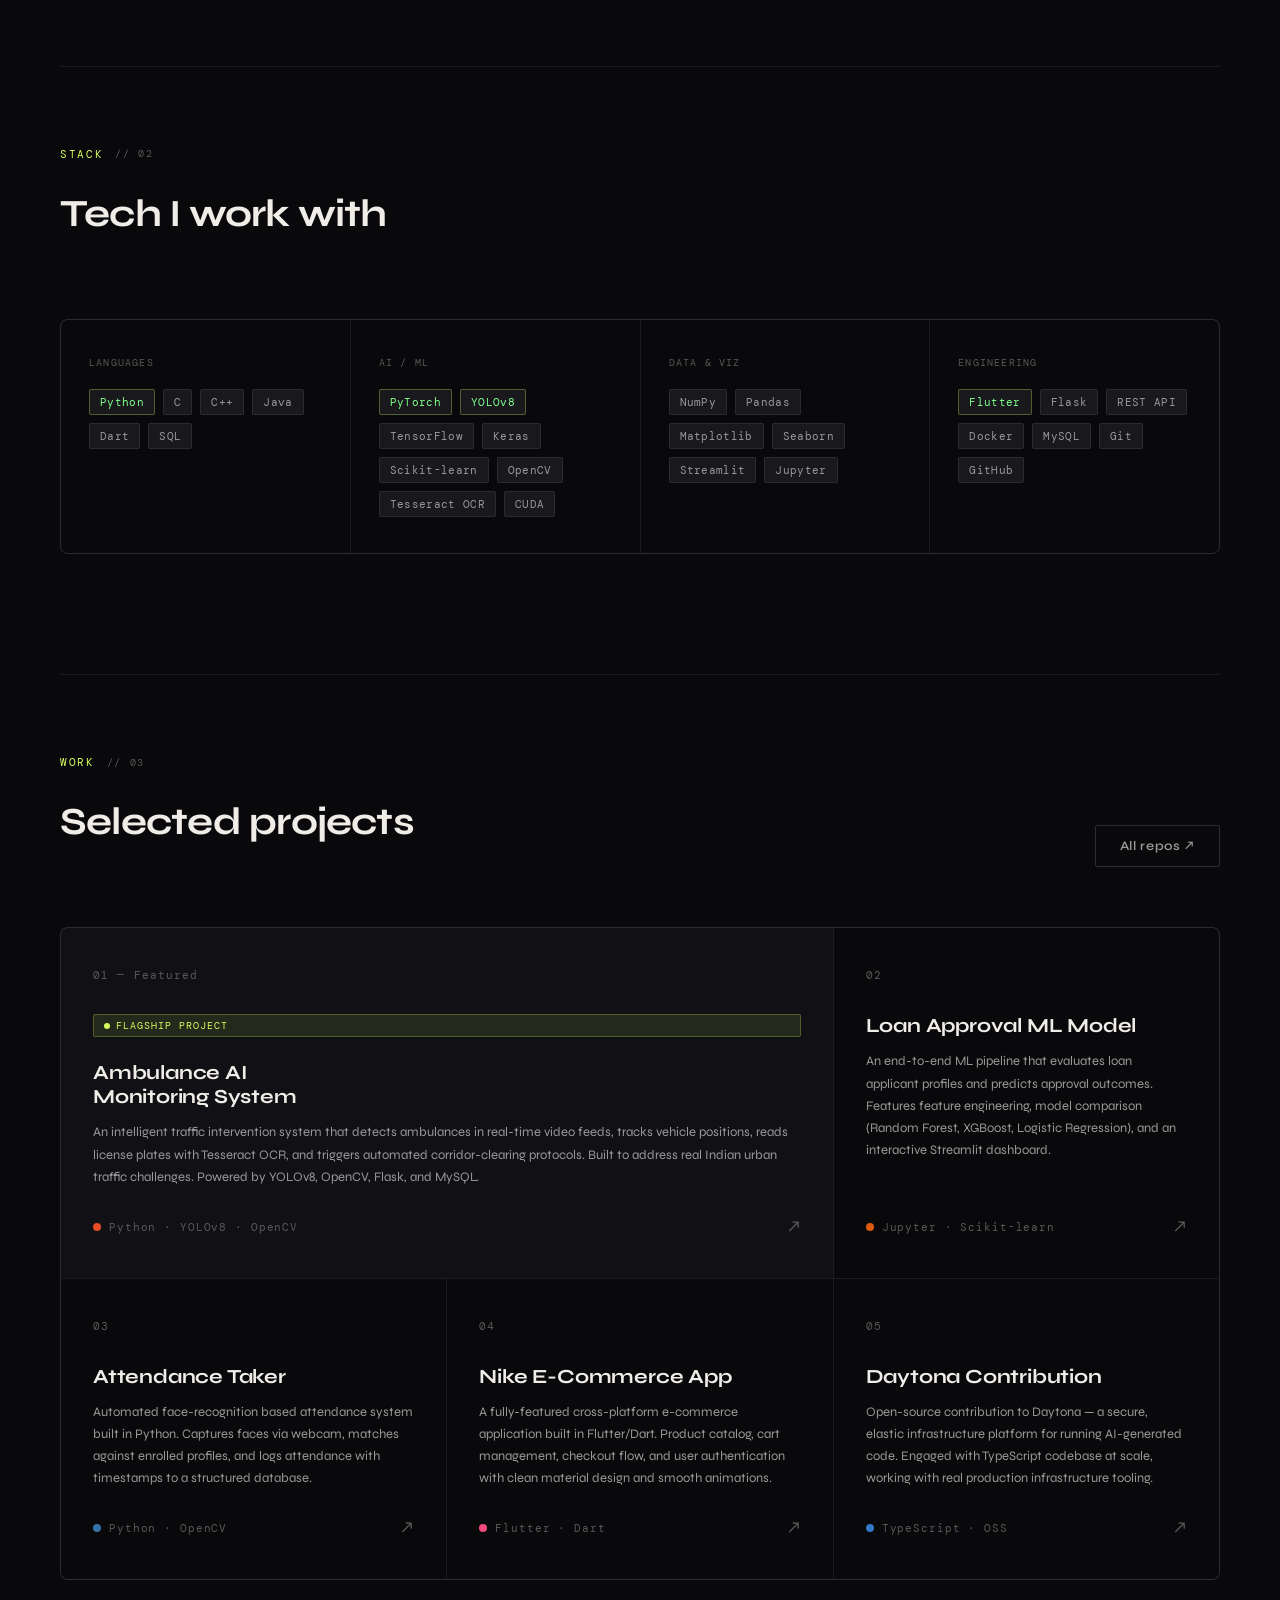
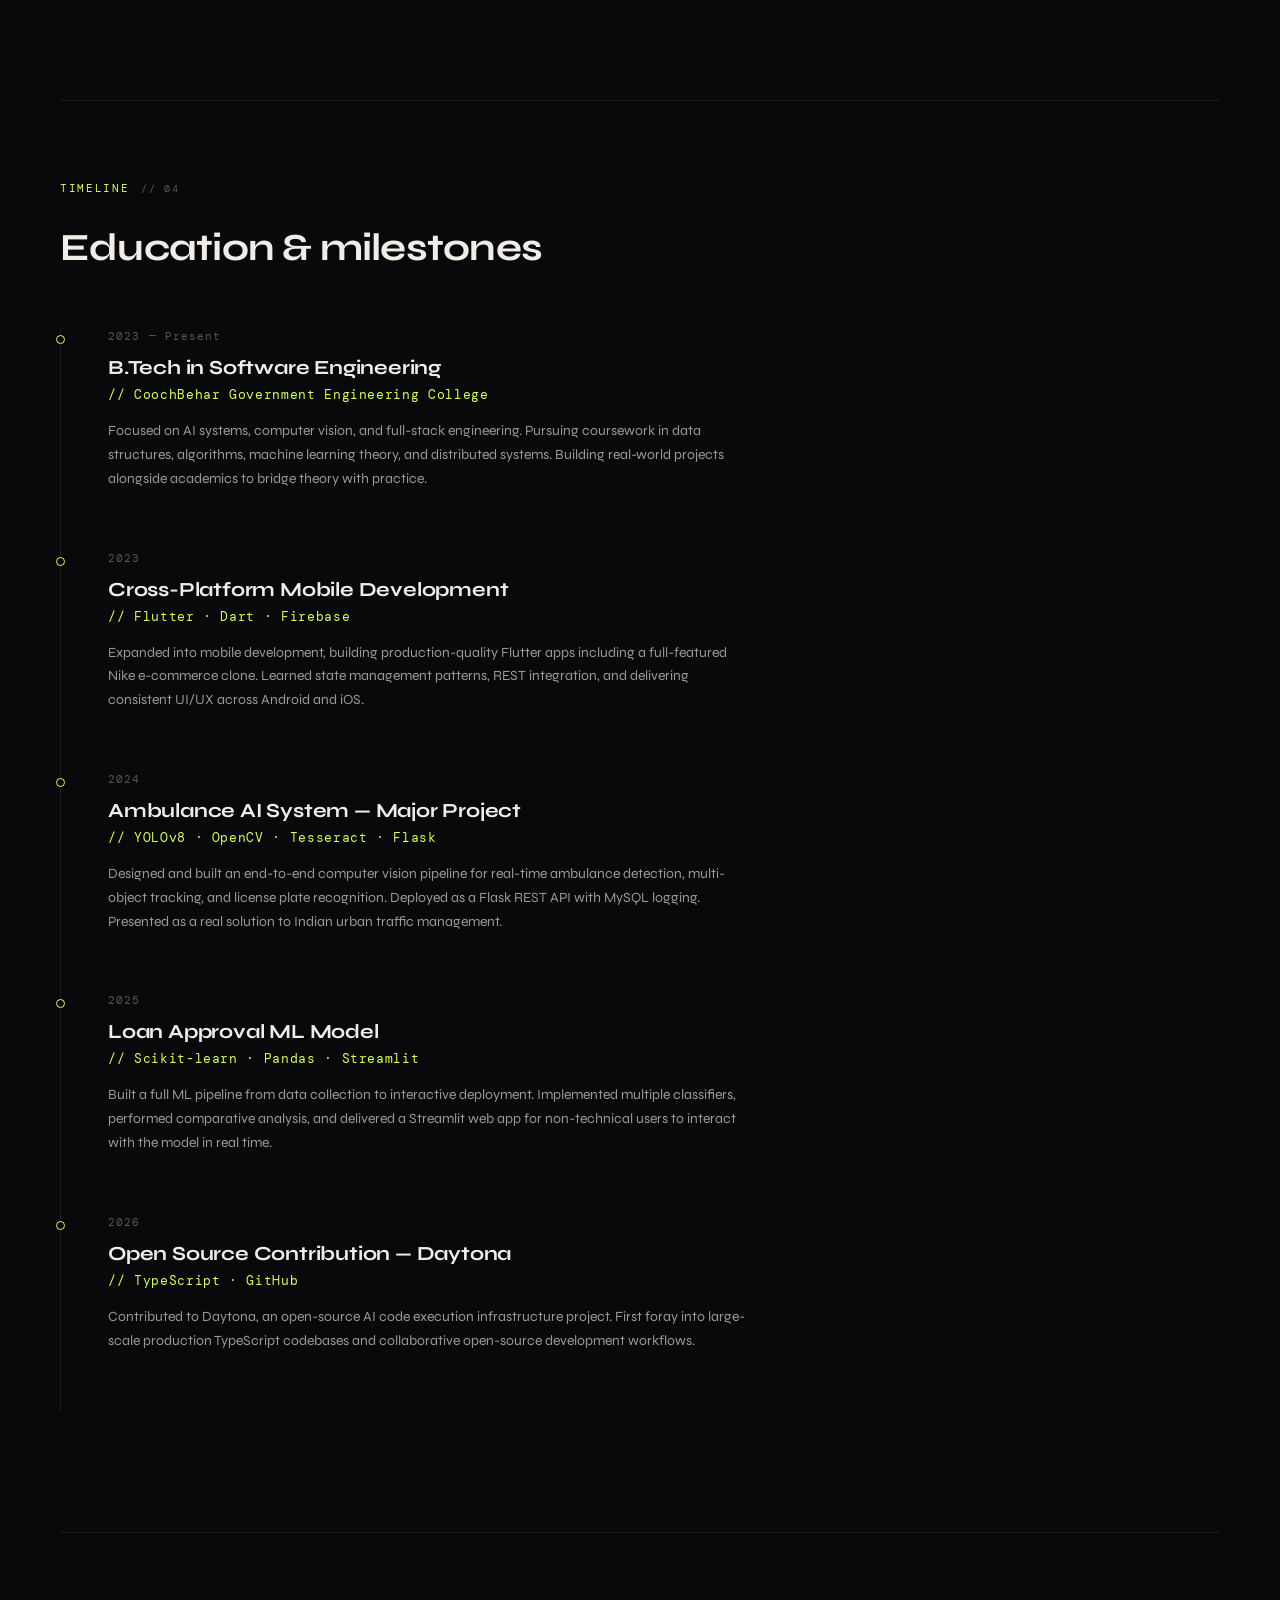
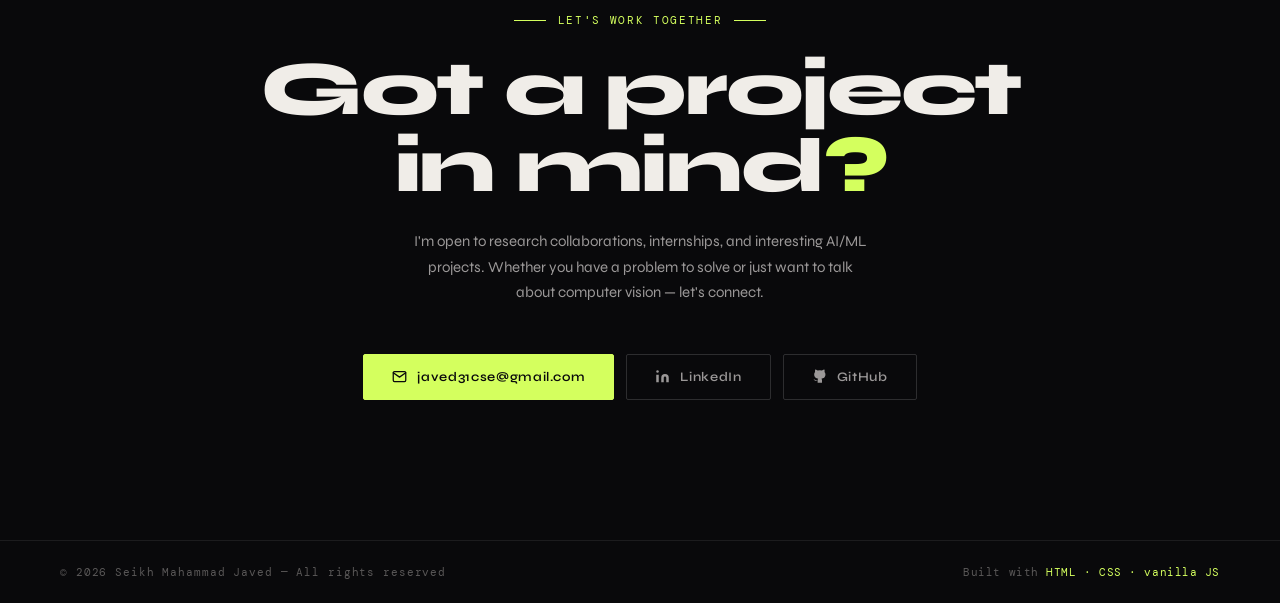
==== commit 4d650d65: "updated deatails" ====
--- a/index.html
+++ b/index.html
@@ -960,7 +960,7 @@
     </div>
 
     <div class="timeline-item fade-up">
-      <div class="timeline-date">2024</div>
+      <div class="timeline-date">2025</div>
       <div class="timeline-title">Loan Approval ML Model</div>
       <div class="timeline-org">// Scikit-learn · Pandas · Streamlit</div>
       <div class="timeline-desc">
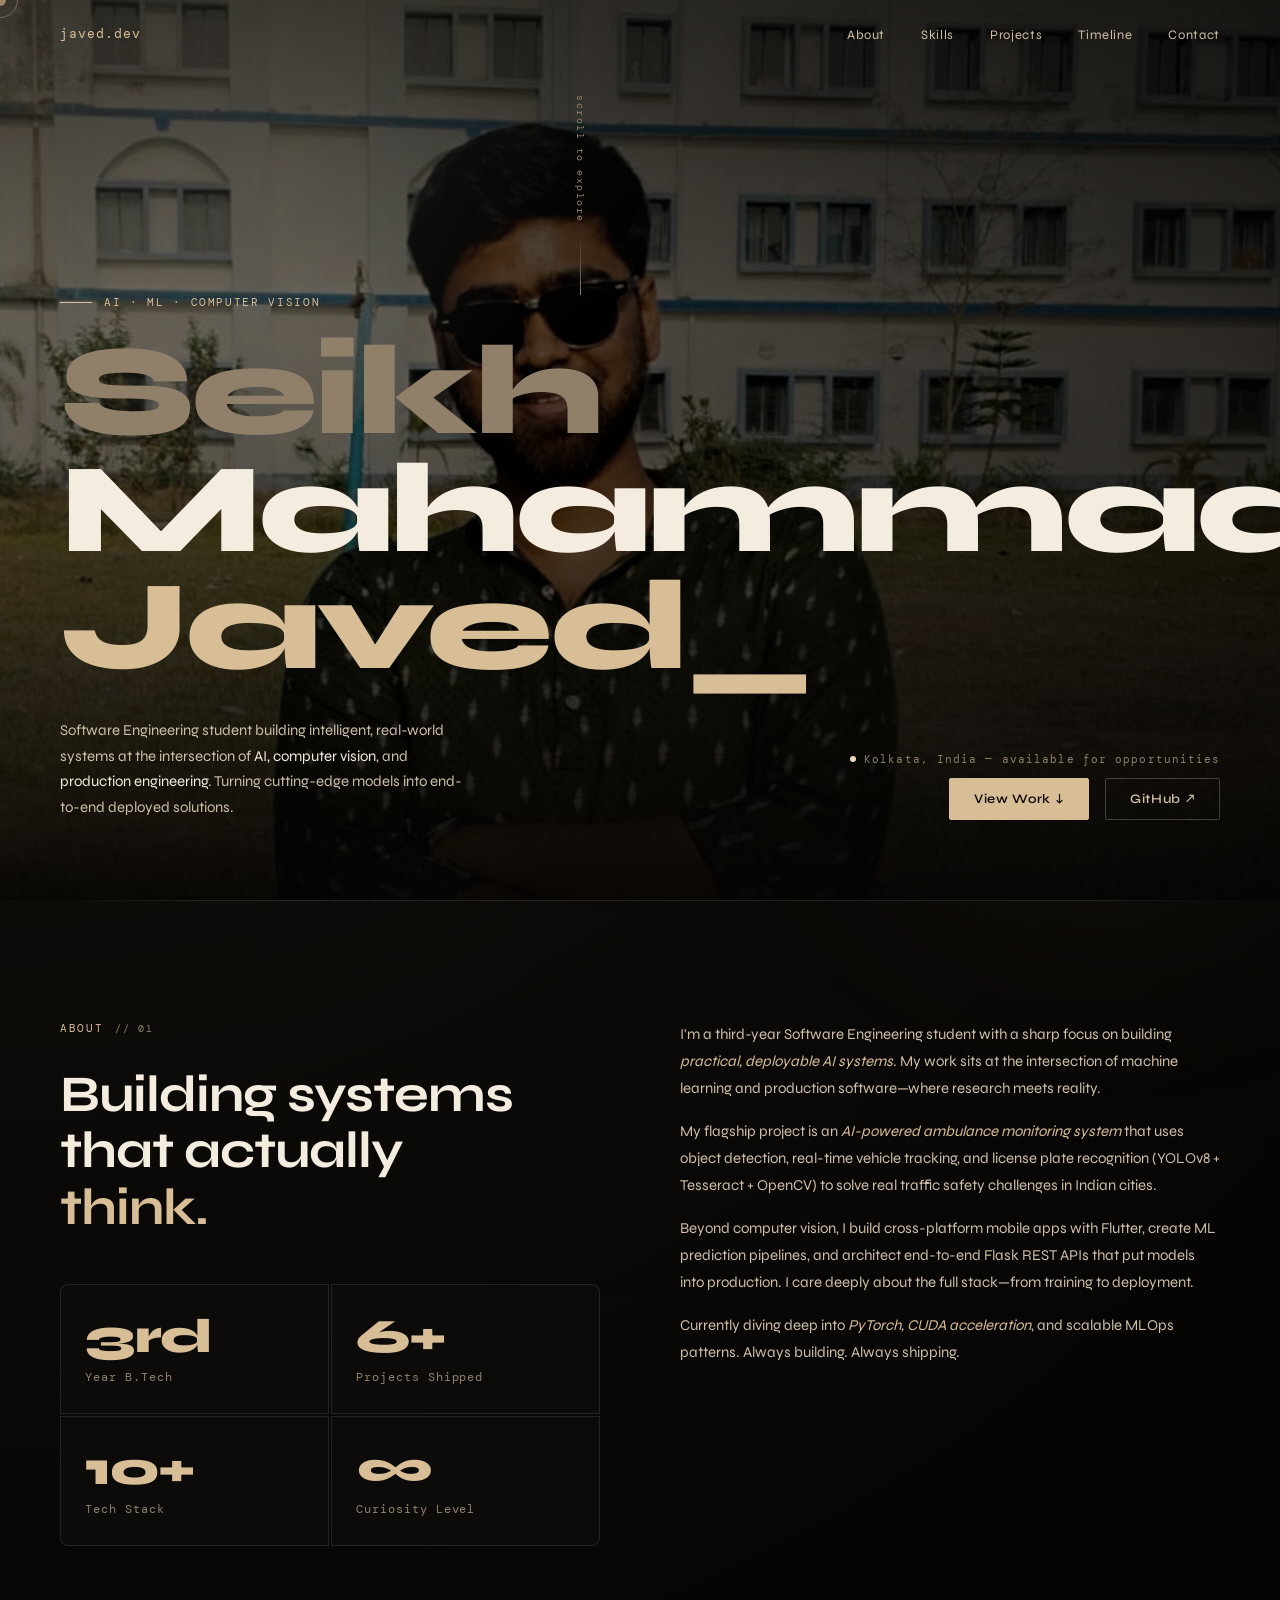
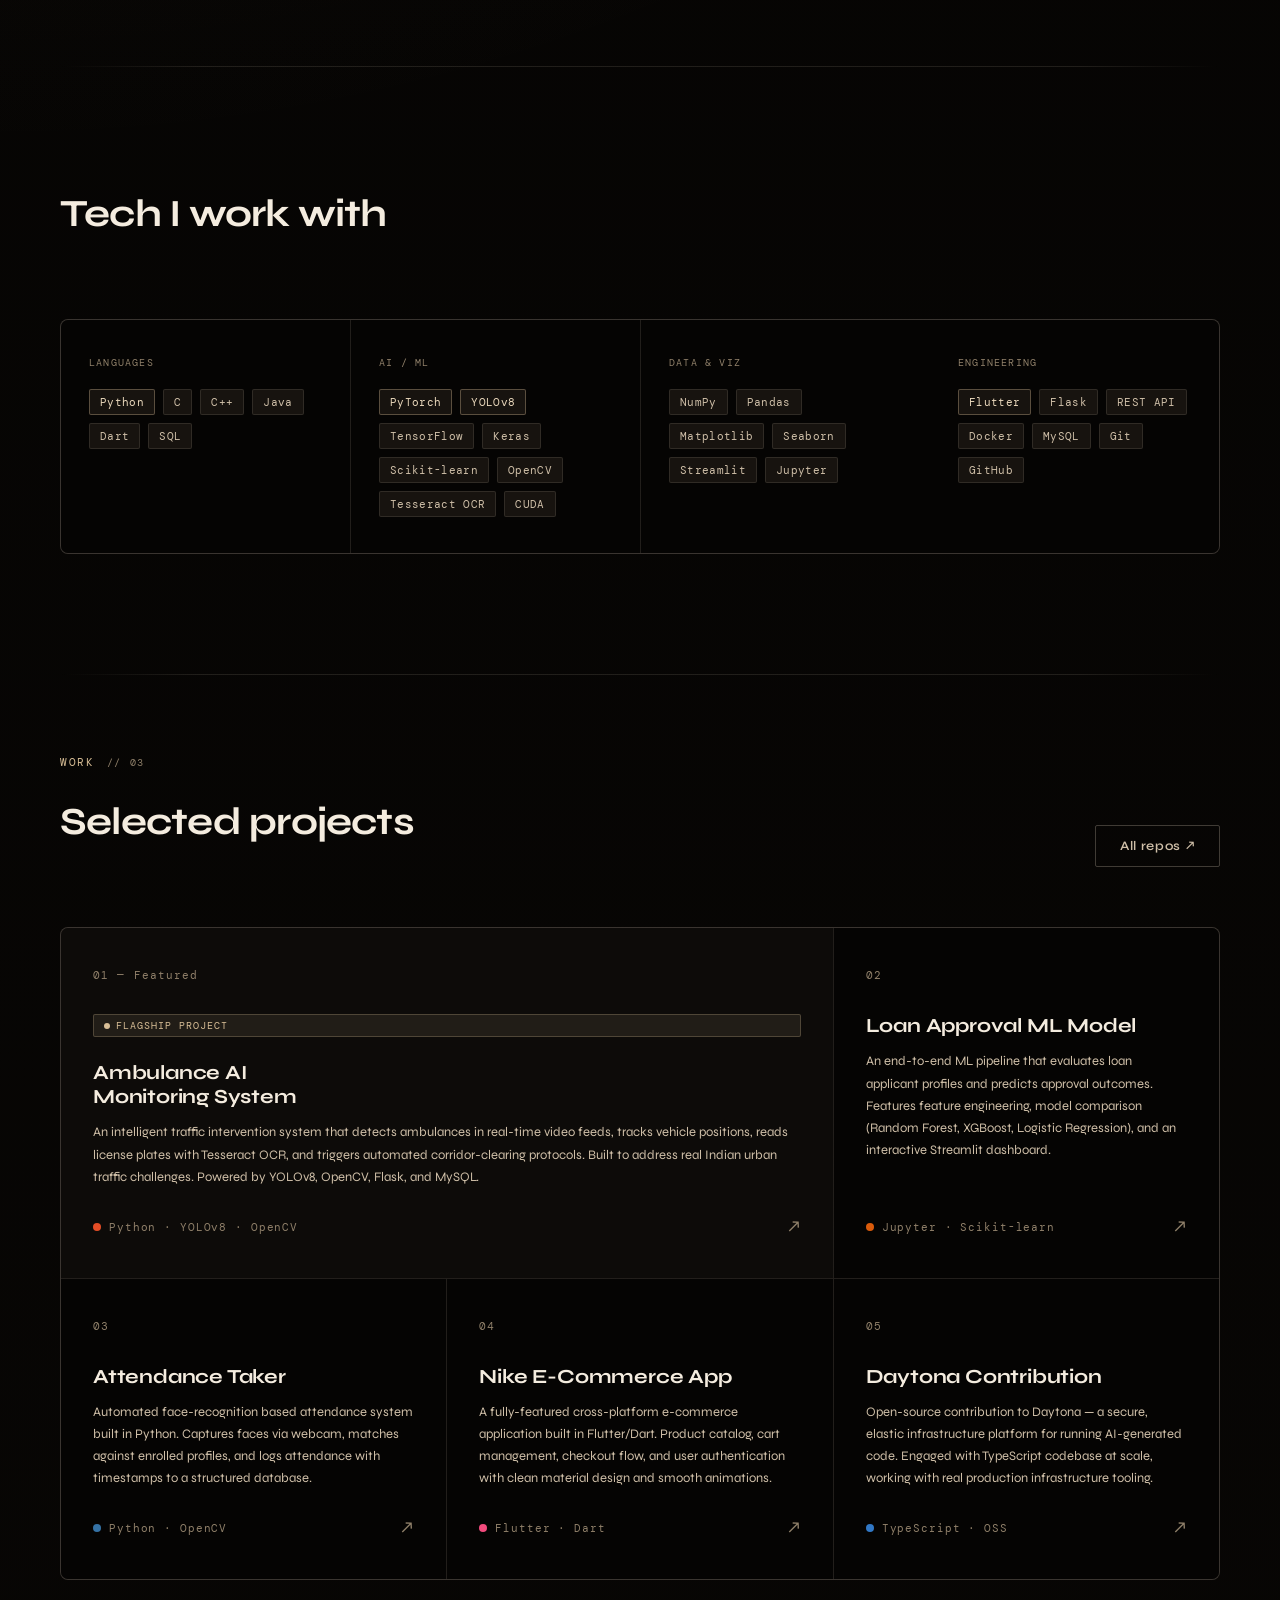
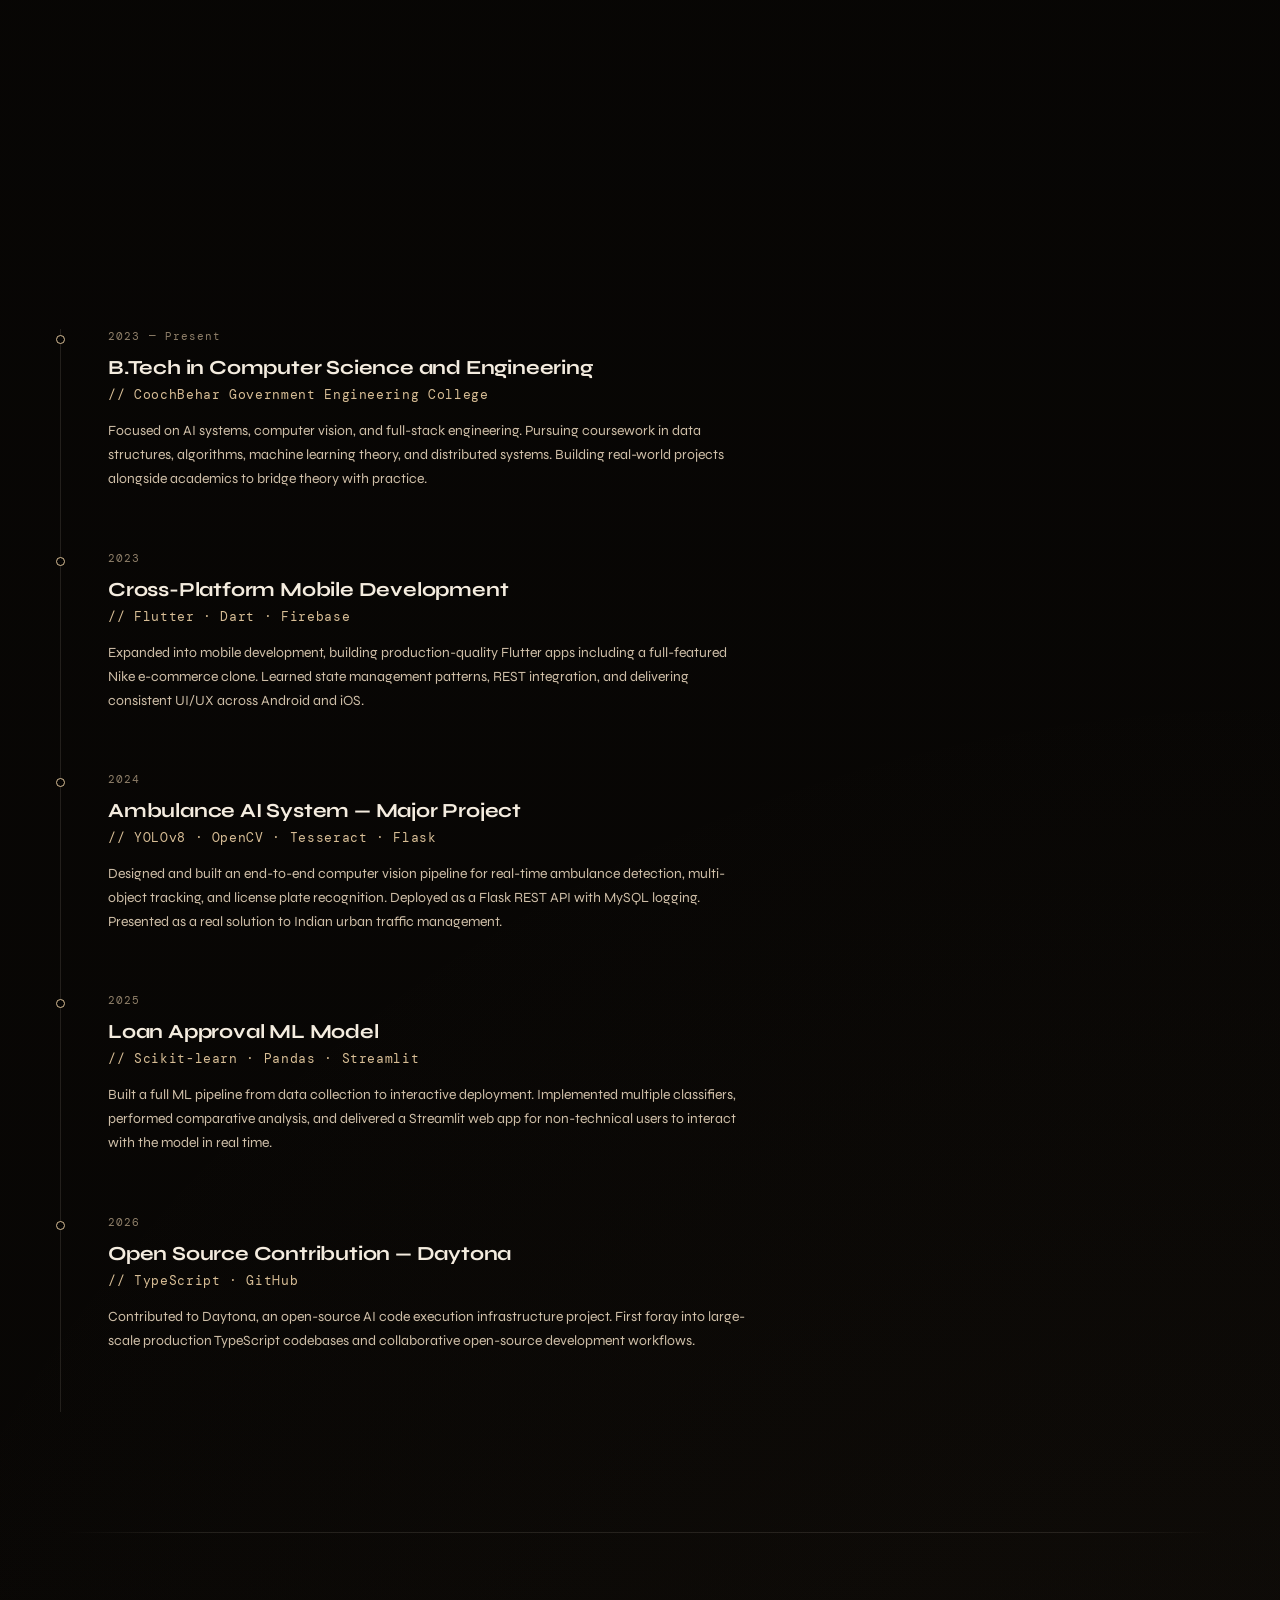
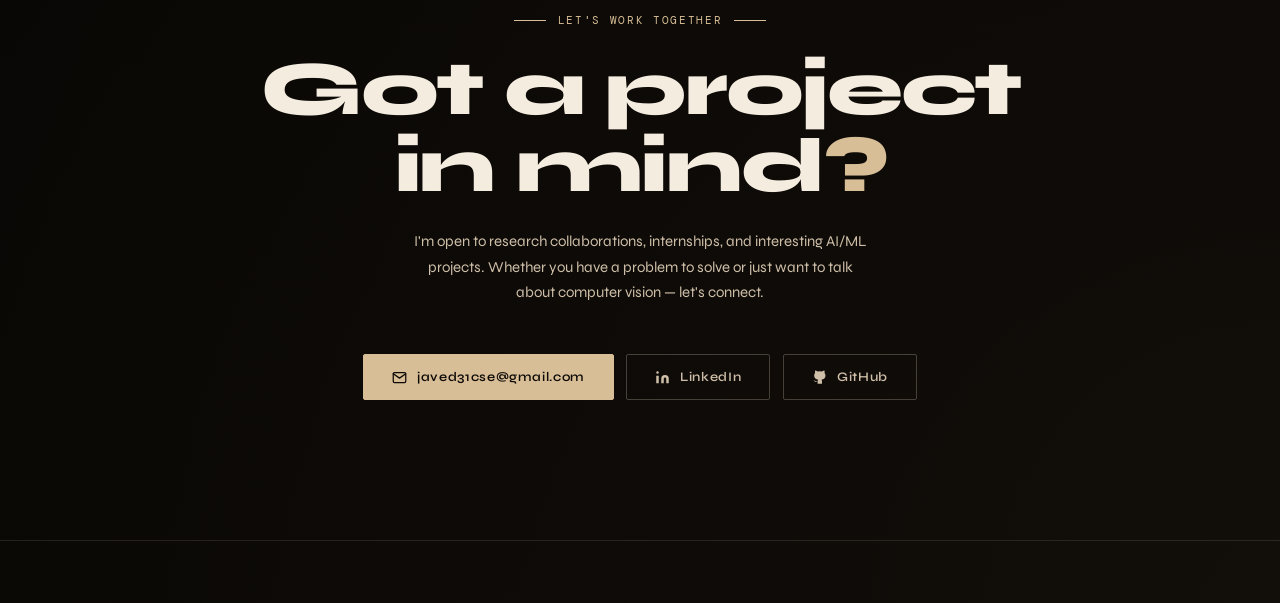
==== commit de8b346c: "updated few things" ====
--- a/index.html
+++ b/index.html
@@ -6,654 +6,7 @@
 <title>Javed — AI/ML Engineer</title>
 <link rel="preconnect" href="https://fonts.googleapis.com">
 <link href="https://fonts.googleapis.com/css2?family=Syne:wght@400;500;600;700;800&family=DM+Mono:ital,wght@0,300;0,400;1,300&family=Instrument+Serif:ital@0;1&display=swap" rel="stylesheet">
-<style>
-  :root {
-    --bg: #09090b;
-    --bg2: #111115;
-    --bg3: #18181d;
-    --border: rgba(255,255,255,0.08);
-    --border2: rgba(255,255,255,0.15);
-    --text: #f0ede8;
-    --text2: #9b9898;
-    --text3: #5a5858;
-    --accent: #d4ff5e;
-    --accent2: #7fff8a;
-    --accent3: #5ee0ff;
-    --red: #ff5e5e;
-    --orange: #ff8f3e;
-  }
-
-  *, *::before, *::after { box-sizing: border-box; margin: 0; padding: 0; }
-
-  html { scroll-behavior: smooth; }
-
-  body {
-    background: var(--bg);
-    color: var(--text);
-    font-family: 'Syne', sans-serif;
-    overflow-x: hidden;
-    cursor: none;
-  }
-
-  /* Custom cursor */
-  #cursor {
-    width: 12px; height: 12px;
-    background: var(--accent);
-    border-radius: 50%;
-    position: fixed; top: 0; left: 0;
-    pointer-events: none; z-index: 9999;
-    transform: translate(-50%, -50%);
-    transition: transform 0.1s ease, background 0.2s;
-    mix-blend-mode: difference;
-  }
-  #cursor-ring {
-    width: 36px; height: 36px;
-    border: 1px solid rgba(212,255,94,0.4);
-    border-radius: 50%;
-    position: fixed; top: 0; left: 0;
-    pointer-events: none; z-index: 9998;
-    transform: translate(-50%, -50%);
-    transition: transform 0.18s ease, width 0.2s, height 0.2s;
-  }
-
-  /* Nav */
-  nav {
-    position: fixed; top: 0; left: 0; right: 0;
-    z-index: 100;
-    display: flex; align-items: center; justify-content: space-between;
-    padding: 24px 60px;
-    background: transparent;
-    transition: background 0.3s;
-  }
-  nav.scrolled {
-    background: rgba(9,9,11,0.85);
-    backdrop-filter: blur(12px);
-    border-bottom: 1px solid var(--border);
-  }
-  .nav-logo {
-    font-family: 'DM Mono', monospace;
-    font-size: 13px;
-    color: var(--accent);
-    letter-spacing: 0.08em;
-    text-decoration: none;
-  }
-  .nav-links {
-    display: flex; gap: 36px; list-style: none;
-  }
-  .nav-links a {
-    font-size: 13px;
-    color: var(--text2);
-    text-decoration: none;
-    letter-spacing: 0.05em;
-    transition: color 0.2s;
-    font-weight: 400;
-  }
-  .nav-links a:hover { color: var(--accent); }
-
-  /* Noise overlay */
-  body::before {
-    content: '';
-    position: fixed; inset: 0;
-    background-image: url("data:image/svg+xml,%3Csvg viewBox='0 0 256 256' xmlns='http://www.w3.org/2000/svg'%3E%3Cfilter id='n'%3E%3CfeTurbulence type='fractalNoise' baseFrequency='0.9' numOctaves='4' stitchTiles='stitch'/%3E%3C/filter%3E%3Crect width='100%25' height='100%25' filter='url(%23n)' opacity='0.04'/%3E%3C/svg%3E");
-    pointer-events: none; z-index: 0; opacity: 0.3;
-  }
-
-  /* Glow orbs */
-  .orb {
-    position: fixed; border-radius: 50%;
-    filter: blur(120px); pointer-events: none; z-index: 0;
-  }
-  .orb1 { width: 600px; height: 600px; background: rgba(212,255,94,0.04); top: -200px; left: -200px; }
-  .orb2 { width: 500px; height: 500px; background: rgba(94,224,255,0.03); bottom: 0; right: -100px; }
-
-  /* Sections */
-  section { position: relative; z-index: 1; }
-
-  /* Hero */
-  #hero {
-    min-height: 100vh;
-    display: flex; flex-direction: column; justify-content: flex-end;
-    padding: 0 60px 80px;
-  }
-  .hero-tag {
-    font-family: 'DM Mono', monospace;
-    font-size: 11px;
-    color: var(--accent);
-    letter-spacing: 0.15em;
-    text-transform: uppercase;
-    margin-bottom: 24px;
-    display: flex; align-items: center; gap: 12px;
-  }
-  .hero-tag::before {
-    content: '';
-    width: 32px; height: 1px;
-    background: var(--accent);
-    display: block;
-  }
-  h1.hero-name {
-    font-size: clamp(72px, 10vw, 140px);
-    font-weight: 800;
-    line-height: 0.92;
-    letter-spacing: -0.03em;
-    color: var(--text);
-    margin-bottom: 32px;
-  }
-  h1.hero-name span.accent { color: var(--accent); }
-  h1.hero-name span.dim { color: var(--text3); }
-
-  .hero-bottom {
-    display: flex; align-items: flex-end; justify-content: space-between;
-  }
-  .hero-desc {
-    max-width: 420px;
-    font-size: 15px;
-    line-height: 1.7;
-    color: var(--text2);
-    font-weight: 400;
-  }
-  .hero-meta {
-    display: flex; flex-direction: column; align-items: flex-end; gap: 12px;
-  }
-  .location-badge {
-    font-family: 'DM Mono', monospace;
-    font-size: 11px;
-    color: var(--text3);
-    letter-spacing: 0.1em;
-    display: flex; align-items: center; gap: 8px;
-  }
-  .location-badge::before {
-    content: '';
-    width: 6px; height: 6px;
-    background: var(--accent2);
-    border-radius: 50%;
-    animation: pulse 2s infinite;
-  }
-  @keyframes pulse {
-    0%, 100% { opacity: 1; transform: scale(1); }
-    50% { opacity: 0.5; transform: scale(0.7); }
-  }
-  .cta-row {
-    display: flex; gap: 16px; align-items: center;
-  }
-  .btn {
-    display: inline-flex; align-items: center; gap: 8px;
-    padding: 12px 24px;
-    font-family: 'Syne', sans-serif;
-    font-size: 13px; font-weight: 600;
-    letter-spacing: 0.05em;
-    text-decoration: none;
-    border-radius: 2px;
-    transition: all 0.2s;
-  }
-  .btn-primary {
-    background: var(--accent);
-    color: #09090b;
-    border: 1px solid var(--accent);
-  }
-  .btn-primary:hover { background: transparent; color: var(--accent); }
-  .btn-ghost {
-    background: transparent;
-    color: var(--text2);
-    border: 1px solid var(--border2);
-  }
-  .btn-ghost:hover { border-color: var(--accent); color: var(--accent); }
-
-  /* Scroll indicator */
-  .scroll-hint {
-    position: absolute; right: 60px; top: 50%;
-    transform: translateY(-50%);
-    writing-mode: vertical-rl;
-    font-family: 'DM Mono', monospace;
-    font-size: 10px;
-    color: var(--text3);
-    letter-spacing: 0.15em;
-    display: flex; align-items: center; gap: 12px;
-  }
-  .scroll-hint::after {
-    content: '';
-    width: 1px; height: 60px;
-    background: linear-gradient(to bottom, transparent, var(--text3));
-    display: block;
-  }
-
-  /* Divider */
-  .divider {
-    width: 100%; height: 1px;
-    background: var(--border);
-    margin: 0 60px;
-    width: calc(100% - 120px);
-  }
-
-  /* About */
-  #about {
-    padding: 120px 60px;
-    display: grid;
-    grid-template-columns: 1fr 1fr;
-    gap: 80px;
-    align-items: start;
-  }
-  .section-label {
-    font-family: 'DM Mono', monospace;
-    font-size: 11px;
-    color: var(--accent);
-    letter-spacing: 0.15em;
-    text-transform: uppercase;
-    margin-bottom: 32px;
-    display: flex; align-items: center; gap: 12px;
-  }
-  .section-label span {
-    color: var(--text3);
-    font-size: 10px;
-  }
-  h2.section-title {
-    font-size: clamp(36px, 4vw, 56px);
-    font-weight: 700;
-    line-height: 1.1;
-    letter-spacing: -0.02em;
-    margin-bottom: 24px;
-  }
-  .about-text {
-    font-size: 15px;
-    line-height: 1.8;
-    color: var(--text2);
-  }
-  .about-text p + p { margin-top: 16px; }
-  .highlight { color: var(--accent); font-style: italic; }
-
-  .about-stats {
-    display: grid; grid-template-columns: 1fr 1fr;
-    gap: 2px;
-    margin-top: 48px;
-  }
-  .stat-card {
-    background: var(--bg2);
-    border: 1px solid var(--border);
-    padding: 28px 24px;
-    transition: border-color 0.2s;
-  }
-  .stat-card:hover { border-color: var(--border2); }
-  .stat-card:first-child { border-radius: 8px 0 0 0; }
-  .stat-card:nth-child(2) { border-radius: 0 8px 0 0; }
-  .stat-card:nth-child(3) { border-radius: 0 0 0 8px; }
-  .stat-card:last-child { border-radius: 0 0 8px 0; }
-  .stat-num {
-    font-size: 48px;
-    font-weight: 800;
-    color: var(--accent);
-    line-height: 1;
-    letter-spacing: -0.03em;
-  }
-  .stat-label {
-    font-size: 12px;
-    color: var(--text3);
-    margin-top: 8px;
-    font-family: 'DM Mono', monospace;
-    letter-spacing: 0.08em;
-  }
-
-  /* Skills */
-  #skills { padding: 80px 60px 120px; }
-  .skills-header {
-    display: flex; align-items: flex-end; justify-content: space-between;
-    margin-bottom: 60px;
-  }
-  .skills-grid {
-    display: grid;
-    grid-template-columns: repeat(4, 1fr);
-    gap: 1px;
-    background: var(--border);
-    border: 1px solid var(--border);
-    border-radius: 8px;
-    overflow: hidden;
-  }
-  .skill-group {
-    background: var(--bg);
-    padding: 36px 28px;
-    transition: background 0.2s;
-  }
-  .skill-group:hover { background: var(--bg2); }
-  .skill-group-title {
-    font-family: 'DM Mono', monospace;
-    font-size: 10px;
-    letter-spacing: 0.12em;
-    color: var(--text3);
-    text-transform: uppercase;
-    margin-bottom: 20px;
-  }
-  .skill-tags {
-    display: flex; flex-wrap: wrap; gap: 8px;
-  }
-  .tag {
-    font-family: 'DM Mono', monospace;
-    font-size: 11px;
-    padding: 5px 10px;
-    border-radius: 2px;
-    background: var(--bg3);
-    border: 1px solid var(--border);
-    color: var(--text2);
-    transition: all 0.2s;
-    letter-spacing: 0.03em;
-  }
-  .tag:hover { border-color: var(--accent); color: var(--accent); background: rgba(212,255,94,0.05); }
-  .tag.hot { border-color: rgba(212,255,94,0.3); color: var(--accent2); }
-
-  /* Projects */
-  #projects { padding: 80px 60px 120px; }
-  .projects-header {
-    display: flex; align-items: flex-end; justify-content: space-between;
-    margin-bottom: 60px;
-  }
-  .projects-list {
-    display: grid;
-    grid-template-columns: repeat(3, 1fr);
-    gap: 1px;
-    background: var(--border);
-    border: 1px solid var(--border);
-    border-radius: 8px;
-    overflow: hidden;
-  }
-  .project-card {
-    background: var(--bg);
-    padding: 40px 32px;
-    display: flex; flex-direction: column;
-    transition: background 0.2s;
-    text-decoration: none;
-    color: inherit;
-    position: relative;
-    overflow: hidden;
-  }
-  .project-card::before {
-    content: '';
-    position: absolute; top: 0; left: 0; right: 0;
-    height: 2px;
-    background: linear-gradient(to right, transparent, var(--accent), transparent);
-    transform: scaleX(0);
-    transition: transform 0.3s;
-    transform-origin: left;
-  }
-  .project-card:hover::before { transform: scaleX(1); }
-  .project-card:hover { background: var(--bg2); }
-  .project-number {
-    font-family: 'DM Mono', monospace;
-    font-size: 11px;
-    color: var(--text3);
-    margin-bottom: 32px;
-    letter-spacing: 0.1em;
-  }
-  .project-name {
-    font-size: 20px;
-    font-weight: 700;
-    color: var(--text);
-    margin-bottom: 12px;
-    letter-spacing: -0.01em;
-    line-height: 1.2;
-  }
-  .project-desc {
-    font-size: 13px;
-    color: var(--text2);
-    line-height: 1.7;
-    flex: 1;
-    margin-bottom: 28px;
-  }
-  .project-footer {
-    display: flex; align-items: center; justify-content: space-between;
-  }
-  .project-lang {
-    font-family: 'DM Mono', monospace;
-    font-size: 11px;
-    color: var(--text3);
-    letter-spacing: 0.08em;
-    display: flex; align-items: center; gap: 8px;
-  }
-  .lang-dot {
-    width: 8px; height: 8px;
-    border-radius: 50%;
-    background: var(--accent);
-  }
-  .lang-dot.html { background: #e44d26; }
-  .lang-dot.python { background: #3572A5; }
-  .lang-dot.jupyter { background: #DA5B0B; }
-  .lang-dot.cpp { background: #f34b7d; }
-  .arrow-link {
-    font-size: 18px;
-    color: var(--text3);
-    transition: color 0.2s, transform 0.2s;
-    display: inline-block;
-  }
-  .project-card:hover .arrow-link {
-    color: var(--accent);
-    transform: translate(4px, -4px);
-  }
-
-  /* Featured project */
-  .project-featured {
-    grid-column: span 2;
-    background: var(--bg2);
-  }
-  .featured-badge {
-    display: inline-flex; align-items: center; gap: 6px;
-    background: rgba(212,255,94,0.1);
-    border: 1px solid rgba(212,255,94,0.25);
-    border-radius: 2px;
-    padding: 4px 10px;
-    font-family: 'DM Mono', monospace;
-    font-size: 10px;
-    color: var(--accent);
-    letter-spacing: 0.1em;
-    text-transform: uppercase;
-    margin-bottom: 24px;
-  }
-  .featured-badge::before {
-    content: '';
-    width: 6px; height: 6px;
-    border-radius: 50%;
-    background: var(--accent);
-  }
-
-  /* Timeline / Experience */
-  #experience { padding: 80px 60px 120px; }
-  .timeline {
-    margin-top: 60px;
-    position: relative;
-  }
-  .timeline::before {
-    content: '';
-    position: absolute; left: 0; top: 0; bottom: 0;
-    width: 1px;
-    background: var(--border);
-  }
-  .timeline-item {
-    padding: 0 0 60px 48px;
-    position: relative;
-  }
-  .timeline-item::before {
-    content: '';
-    position: absolute; left: -4px; top: 6px;
-    width: 9px; height: 9px;
-    border-radius: 50%;
-    border: 1px solid var(--accent);
-    background: var(--bg);
-  }
-  .timeline-date {
-    font-family: 'DM Mono', monospace;
-    font-size: 11px;
-    color: var(--text3);
-    letter-spacing: 0.1em;
-    margin-bottom: 12px;
-  }
-  .timeline-title {
-    font-size: 20px;
-    font-weight: 700;
-    color: var(--text);
-    margin-bottom: 6px;
-    letter-spacing: -0.01em;
-  }
-  .timeline-org {
-    font-size: 13px;
-    color: var(--accent);
-    margin-bottom: 16px;
-    font-family: 'DM Mono', monospace;
-    letter-spacing: 0.05em;
-  }
-  .timeline-desc {
-    font-size: 14px;
-    color: var(--text2);
-    line-height: 1.7;
-    max-width: 640px;
-  }
-
-  /* Contact */
-  #contact { padding: 80px 60px 140px; }
-  .contact-inner {
-    max-width: 800px;
-    margin: 0 auto;
-    text-align: center;
-  }
-  .contact-eyebrow {
-    font-family: 'DM Mono', monospace;
-    font-size: 11px;
-    color: var(--accent);
-    letter-spacing: 0.15em;
-    text-transform: uppercase;
-    margin-bottom: 24px;
-    display: flex; align-items: center; justify-content: center; gap: 12px;
-  }
-  .contact-eyebrow::before, .contact-eyebrow::after {
-    content: '';
-    width: 32px; height: 1px;
-    background: var(--accent);
-  }
-  h2.contact-title {
-    font-size: clamp(44px, 6vw, 80px);
-    font-weight: 800;
-    line-height: 1;
-    letter-spacing: -0.03em;
-    margin-bottom: 24px;
-  }
-  .contact-sub {
-    font-size: 15px;
-    color: var(--text2);
-    line-height: 1.7;
-    max-width: 460px;
-    margin: 0 auto 48px;
-  }
-  .contact-links {
-    display: flex; justify-content: center; gap: 12px; flex-wrap: wrap;
-  }
-  .contact-btn {
-    display: inline-flex; align-items: center; gap: 10px;
-    padding: 14px 28px;
-    font-family: 'Syne', sans-serif;
-    font-size: 13px; font-weight: 600;
-    letter-spacing: 0.05em;
-    text-decoration: none;
-    border-radius: 2px;
-    transition: all 0.2s;
-    border: 1px solid var(--border2);
-    color: var(--text2);
-  }
-  .contact-btn:hover { border-color: var(--accent); color: var(--accent); background: rgba(212,255,94,0.05); }
-  .contact-btn.primary {
-    background: var(--accent);
-    color: #09090b;
-    border-color: var(--accent);
-  }
-  .contact-btn.primary:hover { background: transparent; color: var(--accent); }
-
-  /* Footer */
-  footer {
-    border-top: 1px solid var(--border);
-    padding: 24px 60px;
-    display: flex; align-items: center; justify-content: space-between;
-  }
-  .footer-copy {
-    font-family: 'DM Mono', monospace;
-    font-size: 11px;
-    color: var(--text3);
-    letter-spacing: 0.08em;
-  }
-  .footer-built {
-    font-family: 'DM Mono', monospace;
-    font-size: 11px;
-    color: var(--text3);
-    letter-spacing: 0.05em;
-  }
-  .footer-built span { color: var(--accent); }
-
-  /* Animations */
-  .fade-up {
-    opacity: 0;
-    transform: translateY(30px);
-    transition: opacity 0.6s ease, transform 0.6s ease;
-  }
-  .fade-up.visible {
-    opacity: 1;
-    transform: translateY(0);
-  }
-
-  /* Typewriter cursor */
-  .blink { animation: blink 1s step-end infinite; }
-  @keyframes blink { 50% { opacity: 0; } }
-
-  /* Responsive */
-  @media (max-width: 900px) {
-    nav { padding: 20px 24px; }
-    .nav-links { display: none; }
-    #hero { padding: 0 24px 60px; }
-    .scroll-hint { display: none; }
-    h1.hero-name { font-size: clamp(52px, 12vw, 80px); }
-    .hero-bottom { flex-direction: column; align-items: flex-start; gap: 32px; }
-    #about { padding: 80px 24px; grid-template-columns: 1fr; gap: 48px; }
-    #skills { padding: 60px 24px 80px; }
-    .skills-grid { grid-template-columns: 1fr 1fr; }
-    #projects { padding: 60px 24px 80px; }
-    .projects-list { grid-template-columns: 1fr; }
-    .project-featured { grid-column: span 1; }
-    #experience { padding: 60px 24px 80px; }
-    #contact { padding: 60px 24px 100px; }
-    footer { padding: 20px 24px; flex-direction: column; gap: 8px; text-align: center; }
-  }
-
-  
-
-
-  /* Hero background photo */
-  #hero { position: relative; overflow: hidden; }
-  .hero-bg {
-    position: absolute;
-    inset: 0;
-    z-index: 0;
-  }
-  .hero-bg img {
-    width: 100%;
-    height: 100%;
-    object-fit: cover;
-    object-position: center 20%;
-    display: block;
-    filter: grayscale(30%) brightness(0.55) contrast(1.05);
-    transform: scale(1.04);
-    transition: transform 8s ease;
-  }
-  #hero:hover .hero-bg img { transform: scale(1.0); }
-  .hero-bg-overlay {
-    position: absolute; inset: 0;
-    background:
-      linear-gradient(to bottom,
-        rgba(9,9,11,0.55) 0%,
-        rgba(9,9,11,0.1) 35%,
-        rgba(9,9,11,0.15) 60%,
-        rgba(9,9,11,0.92) 100%
-      ),
-      linear-gradient(to right,
-        rgba(9,9,11,0) 30%,
-        rgba(9,9,11,0.55) 100%
-      );
-  }
-  /* Push all hero content above bg */
-  #hero > *:not(.hero-bg) { position: relative; z-index: 2; }
-  .scroll-hint { z-index: 3 !important; }
-
-</style>
+<link rel="stylesheet" href="styles.css">
 </head>
 <body>
 
@@ -680,7 +33,7 @@
 <section id="hero">
   <!-- Full-bleed background photo -->
   <div class="hero-bg">
-    <img src="[data-uri]" alt="" aria-hidden="true" />
+    <img src="assets\pic.jpeg">
     <div class="hero-bg-overlay"></div>
   </div>
 
@@ -930,7 +283,7 @@
   <div class="timeline">
     <div class="timeline-item fade-up">
       <div class="timeline-date">2023 — Present</div>
-      <div class="timeline-title">B.Tech in Software Engineering</div>
+      <div class="timeline-title">B.Tech in Computer Science and Engineering</div>
       <div class="timeline-org">// CoochBehar Government Engineering College</div>
       <div class="timeline-desc">
         Focused on AI systems, computer vision, and full-stack engineering. Pursuing coursework in
@@ -1019,80 +372,7 @@
   <div class="footer-built">Built with <span>HTML · CSS · vanilla JS</span></div>
 </footer>
 
-<script>
-  // Custom cursor
-  const cursor = document.getElementById('cursor');
-  const ring = document.getElementById('cursor-ring');
-  let mx = 0, my = 0, rx = 0, ry = 0;
-  document.addEventListener('mousemove', e => { mx = e.clientX; my = e.clientY; });
-  function animCursor() {
-    cursor.style.left = mx + 'px';
-    cursor.style.top = my + 'px';
-    rx += (mx - rx) * 0.12;
-    ry += (my - ry) * 0.12;
-    ring.style.left = rx + 'px';
-    ring.style.top = ry + 'px';
-    requestAnimationFrame(animCursor);
-  }
-  animCursor();
-  document.querySelectorAll('a, button').forEach(el => {
-    el.addEventListener('mouseenter', () => { ring.style.width = '56px'; ring.style.height = '56px'; });
-    el.addEventListener('mouseleave', () => { ring.style.width = '36px'; ring.style.height = '36px'; });
-  });
-
-  // Navbar scroll
-  const navbar = document.getElementById('navbar');
-  window.addEventListener('scroll', () => {
-    navbar.classList.toggle('scrolled', window.scrollY > 60);
-  });
-
-  // Fade-up on scroll
-  const observer = new IntersectionObserver(entries => {
-    entries.forEach(e => { if (e.isIntersecting) { e.target.classList.add('visible'); } });
-  }, { threshold: 0.15 });
-  document.querySelectorAll('.fade-up').forEach(el => observer.observe(el));
-
-  // Stagger animate skills on first view
-  const skillsObserver = new IntersectionObserver(entries => {
-    entries.forEach(entry => {
-      if (entry.isIntersecting) {
-        entry.target.querySelectorAll('.tag').forEach((tag, i) => {
-          tag.style.opacity = '0';
-          tag.style.transform = 'translateY(10px)';
-          setTimeout(() => {
-            tag.style.transition = 'opacity 0.4s ease, transform 0.4s ease';
-            tag.style.opacity = '1';
-            tag.style.transform = 'translateY(0)';
-          }, i * 40);
-        });
-        skillsObserver.unobserve(entry.target);
-      }
-    });
-  }, { threshold: 0.2 });
-  document.querySelectorAll('.skills-grid').forEach(el => skillsObserver.observe(el));
-
-  // Project cards stagger
-  const projObserver = new IntersectionObserver(entries => {
-    entries.forEach(entry => {
-      if (entry.isIntersecting) {
-        entry.target.querySelectorAll('.project-card').forEach((card, i) => {
-          card.style.opacity = '0';
-          card.style.transform = 'translateY(20px)';
-          setTimeout(() => {
-            card.style.transition = 'opacity 0.5s ease, transform 0.5s ease';
-            card.style.opacity = '1';
-            card.style.transform = 'translateY(0)';
-          }, i * 80);
-        });
-        projObserver.unobserve(entry.target);
-      }
-    });
-  }, { threshold: 0.1 });
-  document.querySelectorAll('.projects-list').forEach(el => projObserver.observe(el));
-
-  
-
-</script>
+<script src="script.js"></script>
 
 </body>
-</html>+</html>
--- a/styles.css
+++ b/styles.css
@@ -0,0 +1,922 @@
+:root {
+  --bg: #050403;
+  --bg2: #0d0b09;
+  --bg3: #17130f;
+  --border: rgba(226, 214, 196, 0.12);
+  --border2: rgba(226, 214, 196, 0.26);
+  --text: #f4ecdf;
+  --text2: #cfbfa8;
+  --text3: #90806a;
+  --accent: #d8be96;
+  --accent2: #ead8bc;
+  --accent3: #ba9563;
+  --red: #c67d66;
+  --orange: #cba16f;
+}
+
+*, *::before, *::after { box-sizing: border-box; margin: 0; padding: 0; }
+
+html { scroll-behavior: smooth; }
+
+body {
+  background:
+    radial-gradient(circle at top left, rgba(216, 190, 150, 0.08), transparent 32%),
+    radial-gradient(circle at bottom right, rgba(186, 149, 99, 0.05), transparent 28%),
+    linear-gradient(180deg, #050403 0%, #090705 100%);
+  color: var(--text);
+  font-family: 'Syne', sans-serif;
+  overflow-x: hidden;
+  cursor: none;
+}
+
+#cursor {
+  width: 12px;
+  height: 12px;
+  background: var(--accent);
+  border-radius: 50%;
+  position: fixed;
+  top: 0;
+  left: 0;
+  pointer-events: none;
+  z-index: 9999;
+  transform: translate(-50%, -50%);
+  transition: transform 0.1s ease, background 0.2s;
+  mix-blend-mode: difference;
+}
+
+#cursor-ring {
+  width: 36px;
+  height: 36px;
+  border: 1px solid rgba(216, 190, 150, 0.4);
+  border-radius: 50%;
+  position: fixed;
+  top: 0;
+  left: 0;
+  pointer-events: none;
+  z-index: 9998;
+  transform: translate(-50%, -50%);
+  transition: transform 0.18s ease, width 0.2s, height 0.2s;
+}
+
+nav {
+  position: fixed;
+  top: 0;
+  left: 0;
+  right: 0;
+  z-index: 100;
+  display: flex;
+  align-items: center;
+  justify-content: space-between;
+  padding: 24px 60px;
+  background: transparent;
+  transition: background 0.3s;
+}
+
+nav.scrolled {
+  background: rgba(5, 4, 3, 0.86);
+  backdrop-filter: blur(12px);
+  border-bottom: 1px solid var(--border);
+}
+
+.nav-logo {
+  font-family: 'DM Mono', monospace;
+  font-size: 13px;
+  color: var(--accent);
+  letter-spacing: 0.08em;
+  text-decoration: none;
+}
+
+.nav-links {
+  display: flex;
+  gap: 36px;
+  list-style: none;
+}
+
+.nav-links a {
+  font-size: 13px;
+  color: var(--text2);
+  text-decoration: none;
+  letter-spacing: 0.05em;
+  transition: color 0.2s;
+  font-weight: 400;
+}
+
+.nav-links a:hover { color: var(--accent); }
+
+body::before {
+  content: '';
+  position: fixed;
+  inset: 0;
+  background-image: url("data:image/svg+xml,%3Csvg viewBox='0 0 256 256' xmlns='http://www.w3.org/2000/svg'%3E%3Cfilter id='n'%3E%3CfeTurbulence type='fractalNoise' baseFrequency='0.9' numOctaves='4' stitchTiles='stitch'/%3E%3C/filter%3E%3Crect width='100%25' height='100%25' filter='url(%23n)' opacity='0.04'/%3E%3C/svg%3E");
+  pointer-events: none;
+  z-index: 0;
+  opacity: 0.24;
+}
+
+.orb {
+  position: fixed;
+  border-radius: 50%;
+  filter: blur(120px);
+  pointer-events: none;
+  z-index: 0;
+  transition: transform 0.2s linear;
+}
+
+.orb1 {
+  width: 600px;
+  height: 600px;
+  background: rgba(216, 190, 150, 0.08);
+  top: -200px;
+  left: -200px;
+}
+
+.orb2 {
+  width: 500px;
+  height: 500px;
+  background: rgba(186, 149, 99, 0.07);
+  bottom: 0;
+  right: -100px;
+}
+
+section {
+  position: relative;
+  z-index: 1;
+}
+
+#hero {
+  min-height: 100vh;
+  display: flex;
+  flex-direction: column;
+  justify-content: flex-end;
+  padding: 0 60px 80px;
+  position: relative;
+  overflow: hidden;
+}
+
+.hero-bg {
+  position: absolute;
+  inset: 0;
+  z-index: 0;
+}
+
+.hero-bg::after {
+  content: '';
+  position: absolute;
+  inset: 0;
+  background:
+    radial-gradient(circle at 20% 20%, rgba(244, 236, 223, 0.08), transparent 24%),
+    linear-gradient(135deg, rgba(216, 190, 150, 0.08), transparent 42%, rgba(0, 0, 0, 0.18));
+  mix-blend-mode: screen;
+  opacity: 0.75;
+  animation: heroShimmer 10s ease-in-out infinite alternate;
+  pointer-events: none;
+}
+
+.hero-bg img {
+  width: 100%;
+  height: 100%;
+  object-fit: cover;
+  object-position: 58% 20%;
+  display: block;
+  filter: grayscale(24%) brightness(0.45) sepia(12%) contrast(1.05);
+  transform: scale(1.02);
+  transition: transform 12s ease;
+  will-change: transform;
+}
+
+#hero:hover .hero-bg img { transform: scale(1.01); }
+
+.hero-bg-overlay {
+  position: absolute;
+  inset: 0;
+  background:
+    linear-gradient(to bottom,
+      rgba(5, 4, 3, 0.58) 0%,
+      rgba(5, 4, 3, 0.12) 35%,
+      rgba(5, 4, 3, 0.22) 60%,
+      rgba(5, 4, 3, 0.94) 100%
+    ),
+    linear-gradient(to right,
+      rgba(5, 4, 3, 0) 28%,
+      rgba(5, 4, 3, 0.58) 100%
+    ),
+    linear-gradient(120deg, rgba(216, 190, 150, 0.08), transparent 38%);
+}
+
+@keyframes heroShimmer {
+  0% {
+    opacity: 0.5;
+    transform: translate3d(0, 0, 0) scale(1);
+  }
+  100% {
+    opacity: 0.82;
+    transform: translate3d(0, -8px, 0) scale(1.015);
+  }
+}
+
+#hero > *:not(.hero-bg) {
+  position: relative;
+  z-index: 2;
+}
+
+.scroll-hint { z-index: 3 !important; }
+
+.hero-tag {
+  font-family: 'DM Mono', monospace;
+  font-size: 11px;
+  color: var(--accent);
+  letter-spacing: 0.15em;
+  text-transform: uppercase;
+  margin-bottom: 24px;
+  display: flex;
+  align-items: center;
+  gap: 12px;
+}
+
+.hero-tag::before {
+  content: '';
+  width: 32px;
+  height: 1px;
+  background: var(--accent);
+  display: block;
+}
+
+h1.hero-name {
+  font-size: clamp(72px, 10vw, 140px);
+  font-weight: 800;
+  line-height: 0.92;
+  letter-spacing: -0.03em;
+  color: var(--text);
+  margin-bottom: 32px;
+}
+
+h1.hero-name span.accent { color: var(--accent); }
+h1.hero-name span.dim { color: var(--text3); }
+
+.hero-bottom {
+  display: flex;
+  align-items: flex-end;
+  justify-content: space-between;
+}
+
+.hero-desc {
+  max-width: 420px;
+  font-size: 15px;
+  line-height: 1.7;
+  color: var(--text2);
+  font-weight: 400;
+}
+
+.hero-meta {
+  display: flex;
+  flex-direction: column;
+  align-items: flex-end;
+  gap: 12px;
+}
+
+.location-badge {
+  font-family: 'DM Mono', monospace;
+  font-size: 11px;
+  color: var(--text3);
+  letter-spacing: 0.1em;
+  display: flex;
+  align-items: center;
+  gap: 8px;
+}
+
+.location-badge::before {
+  content: '';
+  width: 6px;
+  height: 6px;
+  background: var(--accent2);
+  border-radius: 50%;
+  animation: pulse 2s infinite;
+}
+
+@keyframes pulse {
+  0%, 100% { opacity: 1; transform: scale(1); }
+  50% { opacity: 0.5; transform: scale(0.7); }
+}
+
+.cta-row {
+  display: flex;
+  gap: 16px;
+  align-items: center;
+}
+
+.btn {
+  display: inline-flex;
+  align-items: center;
+  gap: 8px;
+  padding: 12px 24px;
+  font-family: 'Syne', sans-serif;
+  font-size: 13px;
+  font-weight: 600;
+  letter-spacing: 0.05em;
+  text-decoration: none;
+  border-radius: 2px;
+  transition: all 0.2s;
+}
+
+.btn-primary {
+  background: var(--accent);
+  color: #0c0906;
+  border: 1px solid var(--accent);
+}
+
+.btn-primary:hover {
+  background: transparent;
+  color: var(--accent);
+}
+
+.btn-ghost {
+  background: transparent;
+  color: var(--text2);
+  border: 1px solid var(--border2);
+}
+
+.btn-ghost:hover {
+  border-color: var(--accent);
+  color: var(--accent);
+}
+
+.scroll-hint {
+  position: absolute;
+  right: 60px;
+  top: 50%;
+  transform: translateY(-50%);
+  writing-mode: vertical-rl;
+  font-family: 'DM Mono', monospace;
+  font-size: 10px;
+  color: var(--text3);
+  letter-spacing: 0.15em;
+  display: flex;
+  align-items: center;
+  gap: 12px;
+}
+
+.scroll-hint::after {
+  content: '';
+  width: 1px;
+  height: 60px;
+  background: linear-gradient(to bottom, transparent, var(--text3));
+  display: block;
+}
+
+.divider {
+  width: calc(100% - 120px);
+  height: 1px;
+  background: linear-gradient(to right, transparent 0%, var(--border) 12%, var(--border) 88%, transparent 100%);
+  margin: 0 60px;
+}
+
+#about {
+  padding: 120px 60px;
+  display: grid;
+  grid-template-columns: 1fr 1fr;
+  gap: 80px;
+  align-items: start;
+}
+
+.section-label {
+  font-family: 'DM Mono', monospace;
+  font-size: 11px;
+  color: var(--accent);
+  letter-spacing: 0.15em;
+  text-transform: uppercase;
+  margin-bottom: 32px;
+  display: flex;
+  align-items: center;
+  gap: 12px;
+}
+
+.section-label span {
+  color: var(--text3);
+  font-size: 10px;
+}
+
+h2.section-title {
+  font-size: clamp(36px, 4vw, 56px);
+  font-weight: 700;
+  line-height: 1.1;
+  letter-spacing: -0.02em;
+  margin-bottom: 24px;
+}
+
+.about-text {
+  font-size: 15px;
+  line-height: 1.8;
+  color: var(--text2);
+}
+
+.about-text p + p { margin-top: 16px; }
+.highlight { color: var(--accent); font-style: italic; }
+
+.about-stats {
+  display: grid;
+  grid-template-columns: 1fr 1fr;
+  gap: 2px;
+  margin-top: 48px;
+}
+
+.stat-card {
+  background: var(--bg2);
+  border: 1px solid var(--border);
+  padding: 28px 24px;
+  transition: border-color 0.2s, transform 0.3s ease, background 0.3s ease;
+}
+
+.stat-card:hover {
+  border-color: var(--border2);
+  background: #13100c;
+  transform: translateY(-2px);
+}
+
+.stat-card:first-child { border-radius: 8px 0 0 0; }
+.stat-card:nth-child(2) { border-radius: 0 8px 0 0; }
+.stat-card:nth-child(3) { border-radius: 0 0 0 8px; }
+.stat-card:last-child { border-radius: 0 0 8px 0; }
+
+.stat-num {
+  font-size: 48px;
+  font-weight: 800;
+  color: var(--accent);
+  line-height: 1;
+  letter-spacing: -0.03em;
+}
+
+.stat-label {
+  font-size: 12px;
+  color: var(--text3);
+  margin-top: 8px;
+  font-family: 'DM Mono', monospace;
+  letter-spacing: 0.08em;
+}
+
+#skills { padding: 80px 60px 120px; }
+
+.skills-header {
+  display: flex;
+  align-items: flex-end;
+  justify-content: space-between;
+  margin-bottom: 60px;
+}
+
+.skills-grid {
+  display: grid;
+  grid-template-columns: repeat(4, 1fr);
+  gap: 1px;
+  background: var(--border);
+  border: 1px solid var(--border);
+  border-radius: 8px;
+  overflow: hidden;
+}
+
+.skill-group {
+  background: var(--bg);
+  padding: 36px 28px;
+  transition: background 0.2s, transform 0.4s ease;
+}
+
+.skill-group:hover {
+  background: var(--bg2);
+  transform: translateY(-2px);
+}
+
+.skill-group-title {
+  font-family: 'DM Mono', monospace;
+  font-size: 10px;
+  letter-spacing: 0.12em;
+  color: var(--text3);
+  text-transform: uppercase;
+  margin-bottom: 20px;
+}
+
+.skill-tags {
+  display: flex;
+  flex-wrap: wrap;
+  gap: 8px;
+}
+
+.tag {
+  font-family: 'DM Mono', monospace;
+  font-size: 11px;
+  padding: 5px 10px;
+  border-radius: 2px;
+  background: var(--bg3);
+  border: 1px solid var(--border);
+  color: var(--text2);
+  transition: all 0.2s;
+  letter-spacing: 0.03em;
+}
+
+.tag:hover {
+  border-color: var(--accent);
+  color: var(--accent);
+  background: rgba(216, 190, 150, 0.08);
+}
+
+.tag.hot {
+  border-color: rgba(216, 190, 150, 0.35);
+  color: var(--accent2);
+}
+
+#projects { padding: 80px 60px 120px; }
+
+.projects-header {
+  display: flex;
+  align-items: flex-end;
+  justify-content: space-between;
+  margin-bottom: 60px;
+}
+
+.projects-list {
+  display: grid;
+  grid-template-columns: repeat(3, 1fr);
+  gap: 1px;
+  background: var(--border);
+  border: 1px solid var(--border);
+  border-radius: 8px;
+  overflow: hidden;
+}
+
+.project-card {
+  background: var(--bg);
+  padding: 40px 32px;
+  display: flex;
+  flex-direction: column;
+  transition: background 0.2s, transform 0.4s ease, opacity 0.4s ease;
+  text-decoration: none;
+  color: inherit;
+  position: relative;
+  overflow: hidden;
+}
+
+.project-card::before {
+  content: '';
+  position: absolute;
+  top: 0;
+  left: 0;
+  right: 0;
+  height: 2px;
+  background: linear-gradient(to right, transparent, var(--accent), transparent);
+  transform: scaleX(0);
+  transition: transform 0.3s;
+  transform-origin: left;
+}
+
+.project-card:hover::before { transform: scaleX(1); }
+
+.project-card:hover {
+  background: var(--bg2);
+  transform: translateY(-4px);
+}
+
+.project-number {
+  font-family: 'DM Mono', monospace;
+  font-size: 11px;
+  color: var(--text3);
+  margin-bottom: 32px;
+  letter-spacing: 0.1em;
+}
+
+.project-name {
+  font-size: 20px;
+  font-weight: 700;
+  color: var(--text);
+  margin-bottom: 12px;
+  letter-spacing: -0.01em;
+  line-height: 1.2;
+}
+
+.project-desc {
+  font-size: 13px;
+  color: var(--text2);
+  line-height: 1.7;
+  flex: 1;
+  margin-bottom: 28px;
+}
+
+.project-footer {
+  display: flex;
+  align-items: center;
+  justify-content: space-between;
+}
+
+.project-lang {
+  font-family: 'DM Mono', monospace;
+  font-size: 11px;
+  color: var(--text3);
+  letter-spacing: 0.08em;
+  display: flex;
+  align-items: center;
+  gap: 8px;
+}
+
+.lang-dot {
+  width: 8px;
+  height: 8px;
+  border-radius: 50%;
+  background: var(--accent);
+}
+
+.lang-dot.html { background: #e44d26; }
+.lang-dot.python { background: #3572A5; }
+.lang-dot.jupyter { background: #DA5B0B; }
+.lang-dot.cpp { background: #f34b7d; }
+
+.arrow-link {
+  font-size: 18px;
+  color: var(--text3);
+  transition: color 0.2s, transform 0.2s;
+  display: inline-block;
+}
+
+.project-card:hover .arrow-link {
+  color: var(--accent);
+  transform: translate(4px, -4px);
+}
+
+.project-featured {
+  grid-column: span 2;
+  background: var(--bg2);
+}
+
+.featured-badge {
+  display: inline-flex;
+  align-items: center;
+  gap: 6px;
+  background: rgba(216, 190, 150, 0.1);
+  border: 1px solid rgba(216, 190, 150, 0.25);
+  border-radius: 2px;
+  padding: 4px 10px;
+  font-family: 'DM Mono', monospace;
+  font-size: 10px;
+  color: var(--accent);
+  letter-spacing: 0.1em;
+  text-transform: uppercase;
+  margin-bottom: 24px;
+}
+
+.featured-badge::before {
+  content: '';
+  width: 6px;
+  height: 6px;
+  border-radius: 50%;
+  background: var(--accent);
+}
+
+#experience { padding: 80px 60px 120px; }
+
+.timeline {
+  margin-top: 60px;
+  position: relative;
+}
+
+.timeline::before {
+  content: '';
+  position: absolute;
+  left: 0;
+  top: 0;
+  bottom: 0;
+  width: 1px;
+  background: var(--border);
+}
+
+.timeline-item {
+  padding: 0 0 60px 48px;
+  position: relative;
+}
+
+.timeline-item::before {
+  content: '';
+  position: absolute;
+  left: -4px;
+  top: 6px;
+  width: 9px;
+  height: 9px;
+  border-radius: 50%;
+  border: 1px solid var(--accent);
+  background: var(--bg);
+}
+
+.timeline-date {
+  font-family: 'DM Mono', monospace;
+  font-size: 11px;
+  color: var(--text3);
+  letter-spacing: 0.1em;
+  margin-bottom: 12px;
+}
+
+.timeline-title {
+  font-size: 20px;
+  font-weight: 700;
+  color: var(--text);
+  margin-bottom: 6px;
+  letter-spacing: -0.01em;
+}
+
+.timeline-org {
+  font-size: 13px;
+  color: var(--accent);
+  margin-bottom: 16px;
+  font-family: 'DM Mono', monospace;
+  letter-spacing: 0.05em;
+}
+
+.timeline-desc {
+  font-size: 14px;
+  color: var(--text2);
+  line-height: 1.7;
+  max-width: 640px;
+}
+
+#contact { padding: 80px 60px 140px; }
+
+.contact-inner {
+  max-width: 800px;
+  margin: 0 auto;
+  text-align: center;
+}
+
+.contact-eyebrow {
+  font-family: 'DM Mono', monospace;
+  font-size: 11px;
+  color: var(--accent);
+  letter-spacing: 0.15em;
+  text-transform: uppercase;
+  margin-bottom: 24px;
+  display: flex;
+  align-items: center;
+  justify-content: center;
+  gap: 12px;
+}
+
+.contact-eyebrow::before,
+.contact-eyebrow::after {
+  content: '';
+  width: 32px;
+  height: 1px;
+  background: var(--accent);
+}
+
+h2.contact-title {
+  font-size: clamp(44px, 6vw, 80px);
+  font-weight: 800;
+  line-height: 1;
+  letter-spacing: -0.03em;
+  margin-bottom: 24px;
+}
+
+.contact-sub {
+  font-size: 15px;
+  color: var(--text2);
+  line-height: 1.7;
+  max-width: 460px;
+  margin: 0 auto 48px;
+}
+
+.contact-links {
+  display: flex;
+  justify-content: center;
+  gap: 12px;
+  flex-wrap: wrap;
+}
+
+.contact-btn {
+  display: inline-flex;
+  align-items: center;
+  gap: 10px;
+  padding: 14px 28px;
+  font-family: 'Syne', sans-serif;
+  font-size: 13px;
+  font-weight: 600;
+  letter-spacing: 0.05em;
+  text-decoration: none;
+  border-radius: 2px;
+  transition: all 0.2s;
+  border: 1px solid var(--border2);
+  color: var(--text2);
+}
+
+.contact-btn:hover {
+  border-color: var(--accent);
+  color: var(--accent);
+  background: rgba(216, 190, 150, 0.08);
+}
+
+.contact-btn.primary {
+  background: var(--accent);
+  color: #0c0906;
+  border-color: var(--accent);
+}
+
+.contact-btn.primary:hover {
+  background: transparent;
+  color: var(--accent);
+}
+
+footer {
+  border-top: 1px solid var(--border);
+  padding: 24px 60px;
+  display: flex;
+  align-items: center;
+  justify-content: space-between;
+}
+
+.footer-copy,
+.footer-built {
+  font-family: 'DM Mono', monospace;
+  font-size: 11px;
+  color: var(--text3);
+}
+
+.footer-copy { letter-spacing: 0.08em; }
+.footer-built { letter-spacing: 0.05em; }
+.footer-built span { color: var(--accent); }
+
+.fade-up,
+.reveal {
+  opacity: 0;
+  transform: translateY(30px);
+  transition:
+    opacity 0.7s cubic-bezier(0.22, 1, 0.36, 1),
+    transform 0.7s cubic-bezier(0.22, 1, 0.36, 1);
+  will-change: opacity, transform;
+}
+
+.fade-up.visible,
+.reveal.is-visible {
+  opacity: 1;
+  transform: translateY(0);
+}
+
+.reveal-left { transform: translateX(-36px); }
+.reveal-right { transform: translateX(36px); }
+.reveal-scale { transform: scale(0.94); }
+
+.reveal-left.is-visible,
+.reveal-right.is-visible,
+.reveal-scale.is-visible {
+  transform: translateX(0) scale(1);
+}
+
+.blink { animation: blink 1s step-end infinite; }
+
+@keyframes blink {
+  50% { opacity: 0; }
+}
+
+@media (max-width: 900px) {
+  nav { padding: 20px 24px; }
+  .nav-links { display: none; }
+  #hero { padding: 0 24px 60px; }
+  .scroll-hint { display: none; }
+  h1.hero-name { font-size: clamp(52px, 12vw, 80px); }
+  .hero-bottom {
+    flex-direction: column;
+    align-items: flex-start;
+    gap: 32px;
+  }
+  #about {
+    padding: 80px 24px;
+    grid-template-columns: 1fr;
+    gap: 48px;
+  }
+  #skills { padding: 60px 24px 80px; }
+  .skills-grid { grid-template-columns: 1fr 1fr; }
+  #projects { padding: 60px 24px 80px; }
+  .projects-list { grid-template-columns: 1fr; }
+  .project-featured { grid-column: span 1; }
+  #experience { padding: 60px 24px 80px; }
+  #contact { padding: 60px 24px 100px; }
+  footer {
+    padding: 20px 24px;
+    flex-direction: column;
+    gap: 8px;
+    text-align: center;
+  }
+}
+
+@media (prefers-reduced-motion: reduce) {
+  html { scroll-behavior: auto; }
+  *,
+  *::before,
+  *::after {
+    animation-duration: 0.01ms !important;
+    animation-iteration-count: 1 !important;
+    transition-duration: 0.01ms !important;
+    scroll-behavior: auto !important;
+  }
+  .fade-up,
+  .reveal,
+  .reveal-left,
+  .reveal-right,
+  .reveal-scale {
+    opacity: 1;
+    transform: none;
+  }
+  .hero-bg::after {
+    animation: none;
+  }
+}
